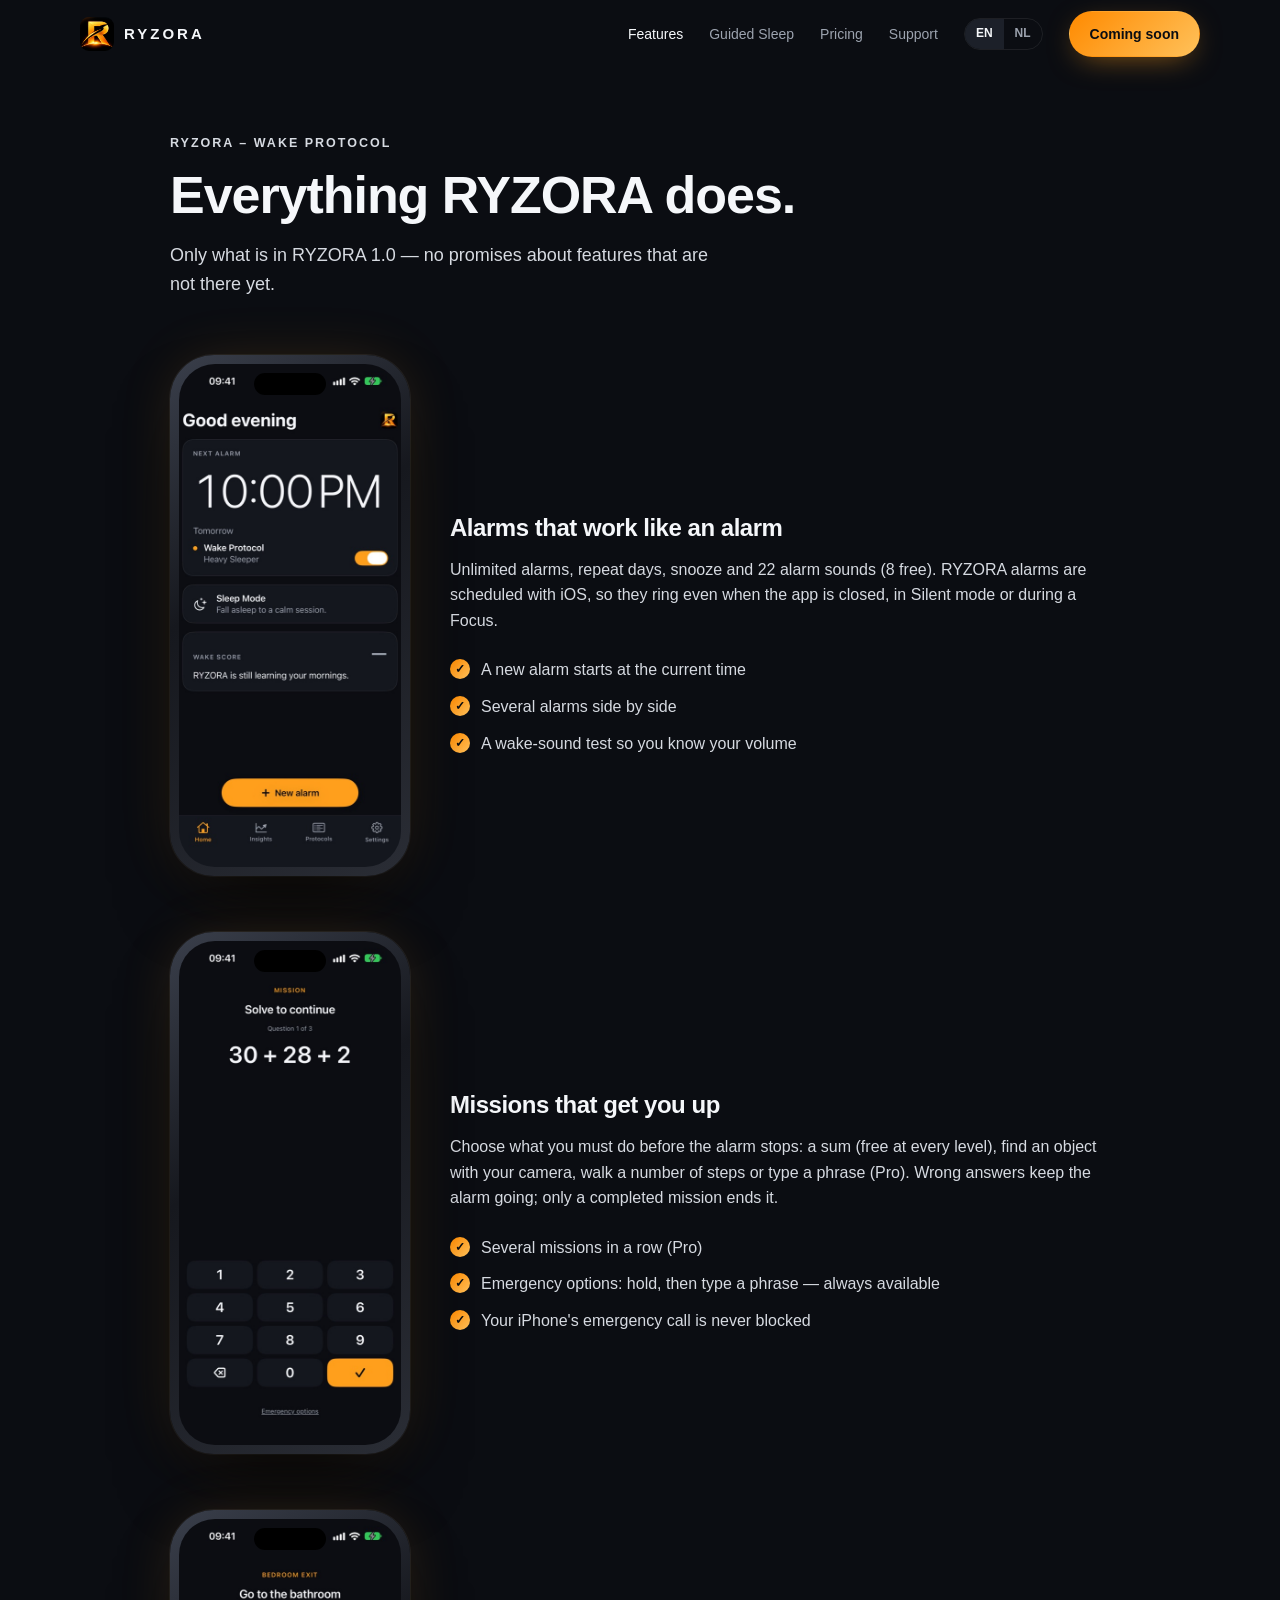
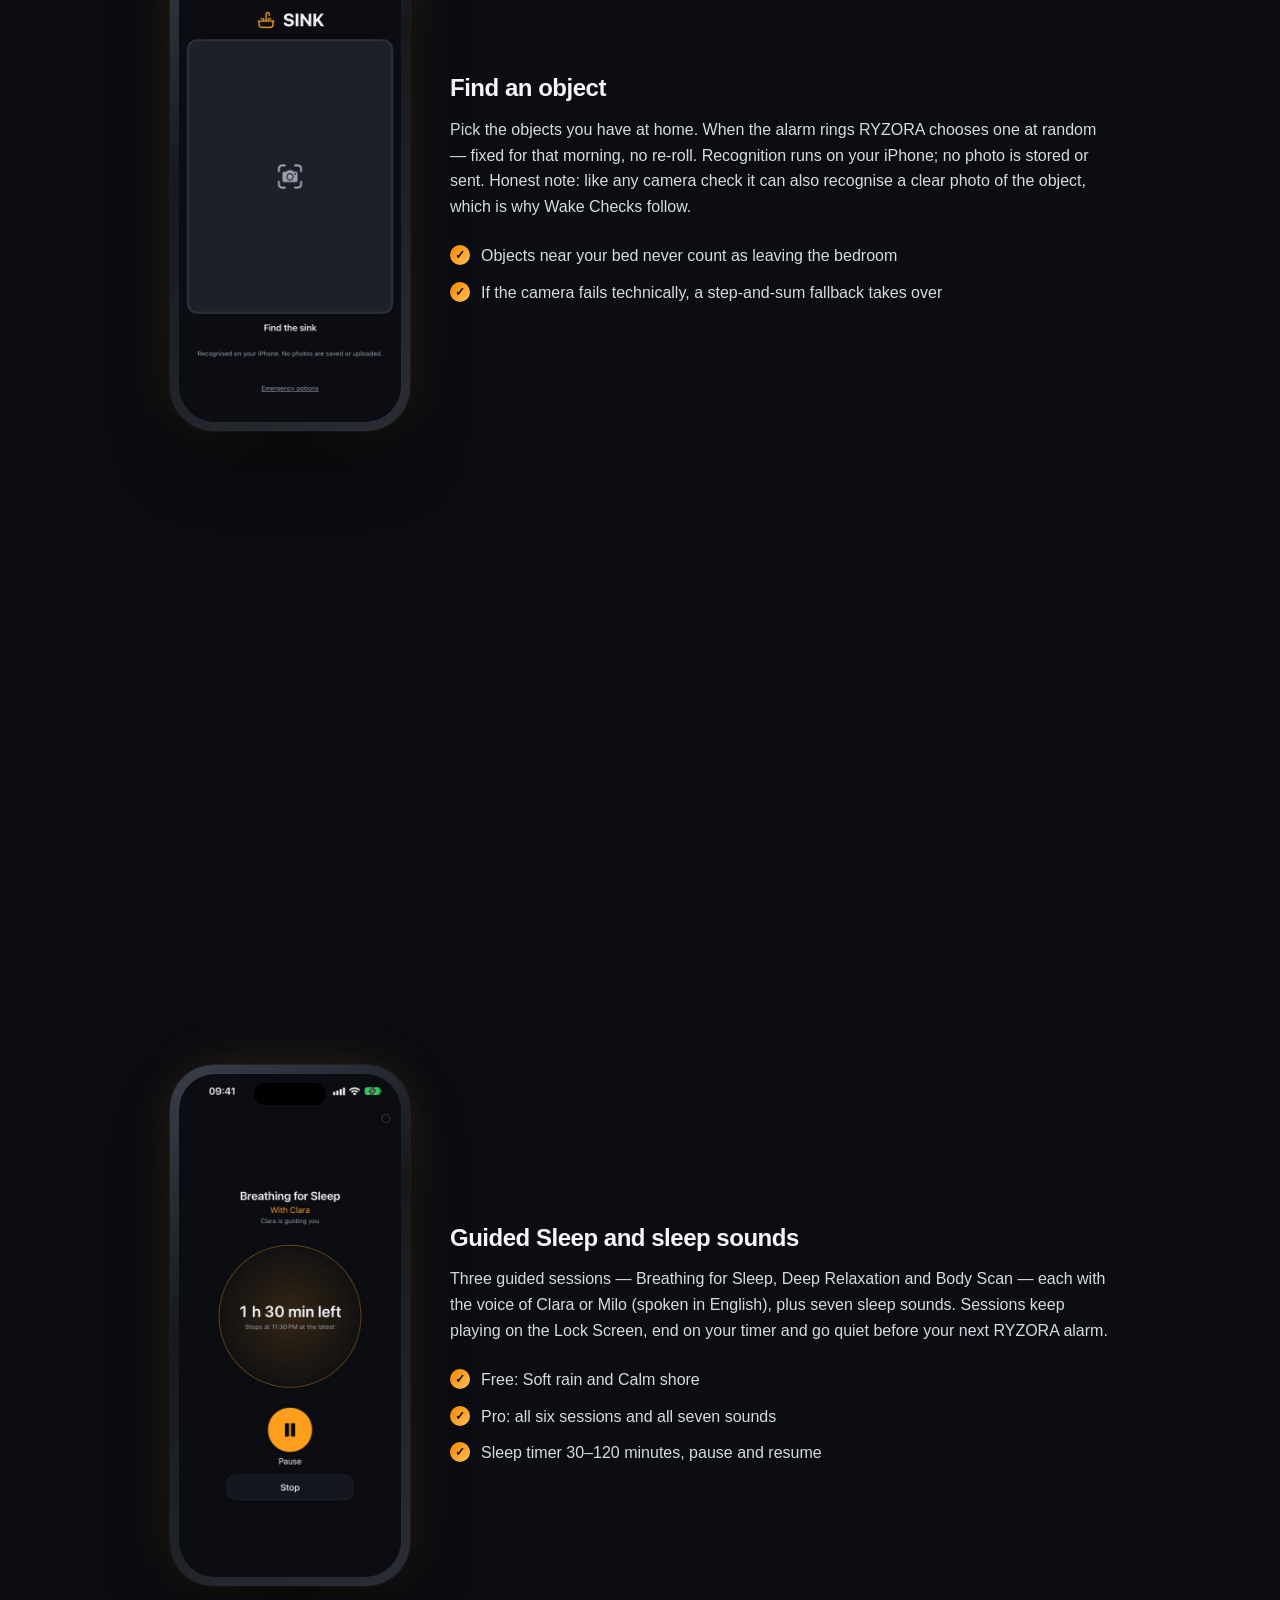
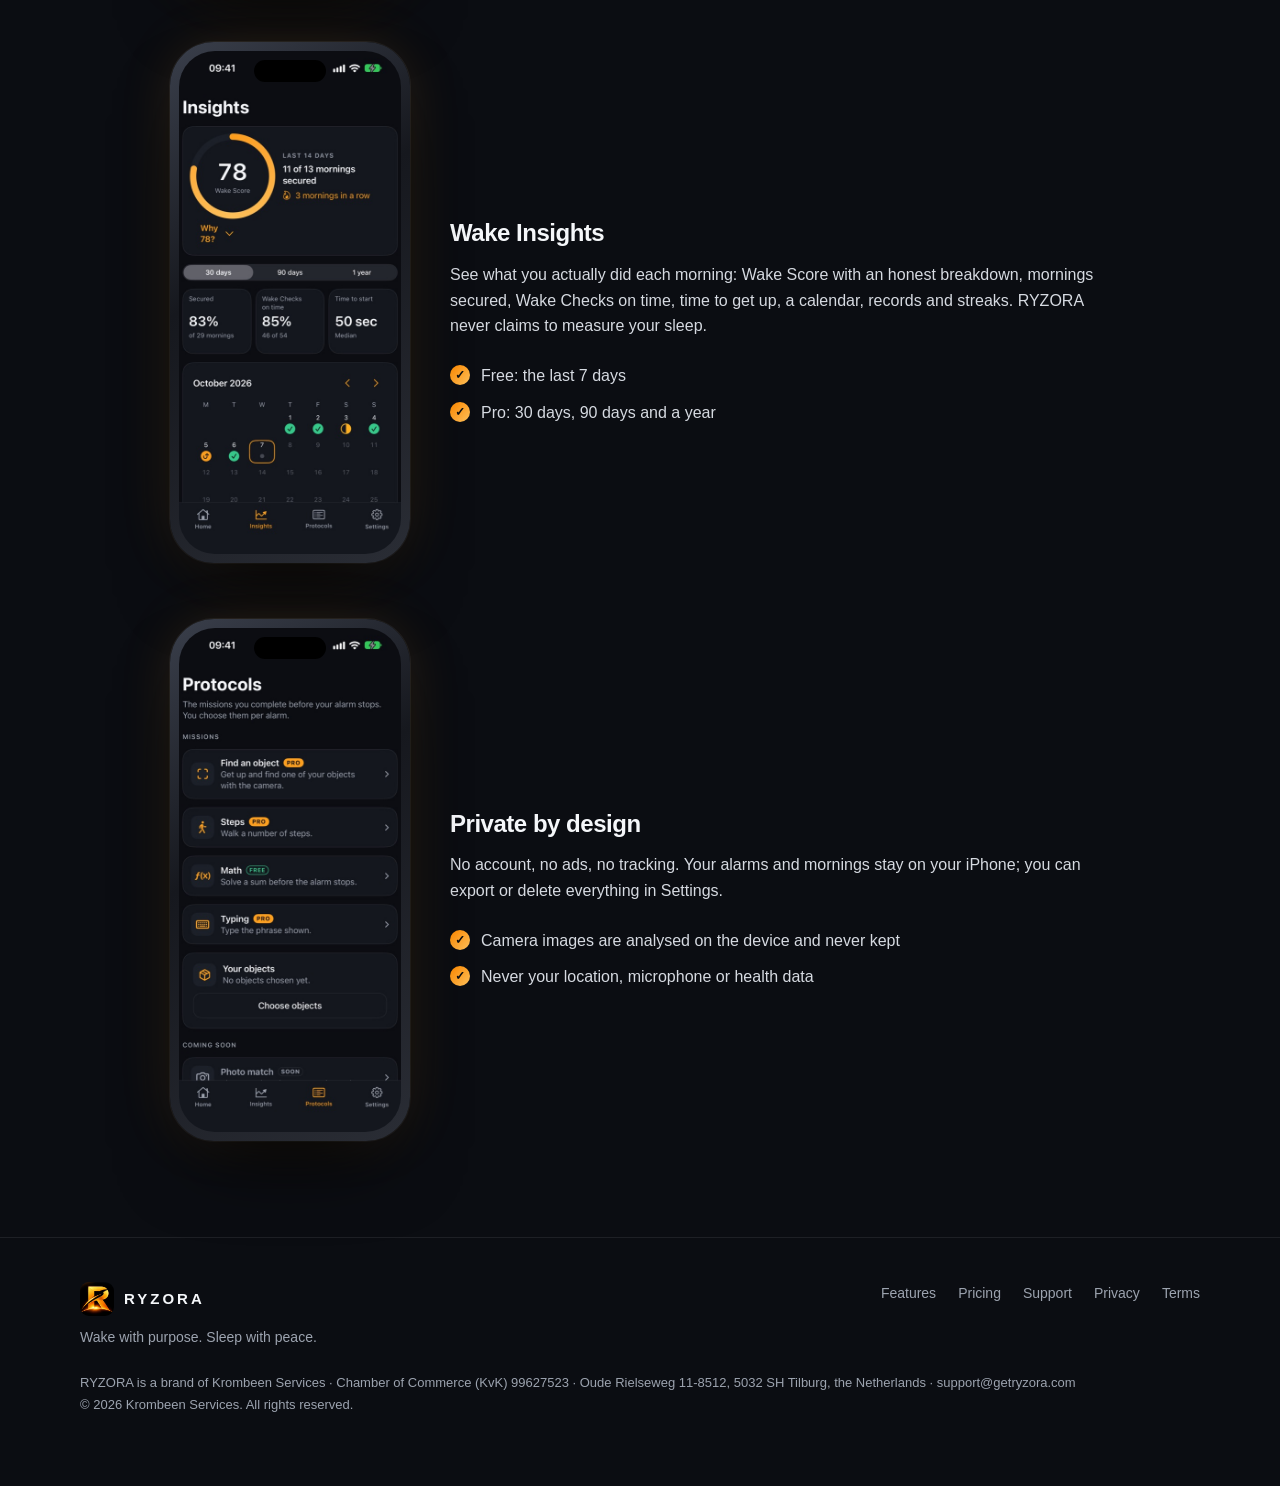
==== features/index.html @ 948b19c0 "RYZORA – Wake Protocol website v2: premium design in RYZORA's colours, real app screenshots, EN + NL" ====
<!doctype html><html lang="en" class="no-js"><head><meta charset="utf-8">
<meta name="viewport" content="width=device-width,initial-scale=1,viewport-fit=cover">
<title>Features · RYZORA – Wake Protocol</title><meta name="description" content="Only what is in RYZORA 1.0 — no promises about features that are not there yet.">
<link rel="canonical" href="https://getryzora.com/features/"><link rel="alternate" hreflang="en" href="https://getryzora.com/features/">
<link rel="alternate" hreflang="nl" href="https://getryzora.com/nl/features/"><link rel="alternate" hreflang="x-default" href="https://getryzora.com/features/">
<meta property="og:type" content="website"><meta property="og:site_name" content="RYZORA"><meta property="og:title" content="Features · RYZORA – Wake Protocol">
<meta property="og:description" content="Only what is in RYZORA 1.0 — no promises about features that are not there yet."><meta property="og:url" content="https://getryzora.com/features/"><meta property="og:image" content="https://getryzora.com/assets/og.png">
<meta property="og:locale" content="en_US"><meta name="twitter:card" content="summary_large_image">
<meta name="theme-color" content="#0B0D12"><meta name="color-scheme" content="dark">
<link rel="icon" href="/assets/favicon-32.png" sizes="32x32"><link rel="apple-touch-icon" href="/assets/apple-touch-icon.png">
<link rel="stylesheet" href="/assets/style.css"><script src="/assets/site.js" defer></script></head><body><a class="skip" href="#main">Skip to content</a><header class="nav"><div class="wrap">
<a class="brand" href="/" aria-label="RYZORA home"><img src="/assets/icon-256.png" alt="" width="34" height="34">RYZORA</a>
<button class="menu-btn" aria-expanded="false" aria-controls="links">Menu</button>
<nav class="links" id="links" aria-label="Main"><a href="/features/" aria-current="page">Features</a><a href="/features/#guided-sleep">Guided Sleep</a><a href="/pricing/">Pricing</a><a href="/support/">Support</a><div class="lang" role="group" aria-label="Language"><a href="/features/" hreflang="en" lang="en" aria-current="true">EN</a><a href="/nl/features/" hreflang="nl" lang="nl">NL</a></div><span class="pill gold soon" aria-label="Coming soon to the App Store">Coming soon</span></nav></div></header><main id="main">
<section class="page"><div class="wrap" style="max-width:980px"><p class="eyebrow">RYZORA – Wake Protocol</p><h1>Everything RYZORA does.</h1><p class="lead">Only what is in RYZORA 1.0 — no promises about features that are not there yet.</p><div class="feature reveal" id="wake-protocol"><div class="phone "><img src="/assets/img/en-home.jpg" alt="Alarms that work like an alarm" loading="lazy" width="1100" height="2390"></div><div><h2>Alarms that work like an alarm</h2><p>Unlimited alarms, repeat days, snooze and 22 alarm sounds (8 free). RYZORA alarms are scheduled with iOS, so they ring even when the app is closed, in Silent mode or during a Focus.</p><ul class="checks"><li>A new alarm starts at the current time</li><li>Several alarms side by side</li><li>A wake-sound test so you know your volume</li></ul></div></div><div class="feature reveal" id="missions"><div class="phone "><img src="/assets/img/en-math.jpg" alt="Missions that get you up" loading="lazy" width="1100" height="2390"></div><div><h2>Missions that get you up</h2><p>Choose what you must do before the alarm stops: a sum (free at every level), find an object with your camera, walk a number of steps or type a phrase (Pro). Wrong answers keep the alarm going; only a completed mission ends it.</p><ul class="checks"><li>Several missions in a row (Pro)</li><li>Emergency options: hold, then type a phrase — always available</li><li>Your iPhone&#x27;s emergency call is never blocked</li></ul></div></div><div class="feature reveal" id="find-an-object"><div class="phone "><img src="/assets/img/en-object.jpg" alt="Find an object" loading="lazy" width="1100" height="2390"></div><div><h2>Find an object</h2><p>Pick the objects you have at home. When the alarm rings RYZORA chooses one at random — fixed for that morning, no re-roll. Recognition runs on your iPhone; no photo is stored or sent. Honest note: like any camera check it can also recognise a clear photo of the object, which is why Wake Checks follow.</p><ul class="checks"><li>Objects near your bed never count as leaving the bedroom</li><li>If the camera fails technically, a step-and-sum fallback takes over</li></ul></div></div><div class="feature reveal" id="wake-checks"><div class="phone "><img src="/assets/img/en-ringing.jpg" alt="Wake Protocol and Wake Checks" loading="lazy" width="1100" height="2390"></div><div><h2>Wake Protocol and Wake Checks</h2><p>In Wake Protocol and I Must Get Up, RYZORA checks in again a few minutes after your mission. Miss one, or go quiet, and it rings again. I Must Get Up adds a Bedroom Exit: proof that you left the bedroom.</p><ul class="checks"><li>Movement Check and Final Check after your mission</li><li>Each morning ends as secured, recovered or not verified</li></ul></div></div><div class="feature reveal" id="guided-sleep"><div class="phone "><img src="/assets/img/en-sleep-playing.jpg" alt="Guided Sleep and sleep sounds" loading="lazy" width="1100" height="2390"></div><div><h2>Guided Sleep and sleep sounds</h2><p>Three guided sessions — Breathing for Sleep, Deep Relaxation and Body Scan — each with the voice of Clara or Milo (spoken in English), plus seven sleep sounds. Sessions keep playing on the Lock Screen, end on your timer and go quiet before your next RYZORA alarm.</p><ul class="checks"><li>Free: Soft rain and Calm shore</li><li>Pro: all six sessions and all seven sounds</li><li>Sleep timer 30–120 minutes, pause and resume</li></ul></div></div><div class="feature reveal" id="wake-insights"><div class="phone "><img src="/assets/img/en-insights.jpg" alt="Wake Insights" loading="lazy" width="1100" height="2390"></div><div><h2>Wake Insights</h2><p>See what you actually did each morning: Wake Score with an honest breakdown, mornings secured, Wake Checks on time, time to get up, a calendar, records and streaks. RYZORA never claims to measure your sleep.</p><ul class="checks"><li>Free: the last 7 days</li><li>Pro: 30 days, 90 days and a year</li></ul></div></div><div class="feature reveal" id="privacy"><div class="phone "><img src="/assets/img/en-protocols.jpg" alt="Private by design" loading="lazy" width="1100" height="2390"></div><div><h2>Private by design</h2><p>No account, no ads, no tracking. Your alarms and mornings stay on your iPhone; you can export or delete everything in Settings.</p><ul class="checks"><li>Camera images are analysed on the device and never kept</li><li>Never your location, microphone or health data</li></ul></div></div></div></section></main><footer><div class="wrap"><div class="cols">
<div><a class="brand" href="/"><img src="/assets/icon-256.png" alt="" width="34" height="34">RYZORA</a>
<p style="margin:10px 0 0">Wake with purpose. Sleep with peace.</p></div><nav aria-label="Footer"><a href="/features/">Features</a><a href="/pricing/">Pricing</a><a href="/support/">Support</a><a href="/privacy/">Privacy</a><a href="/terms/">Terms</a></nav></div>
<p class="legal">RYZORA is a brand of Krombeen Services · Chamber of Commerce (KvK) 99627523 · Oude Rielseweg 11-8512, 5032 SH Tilburg, the Netherlands · <a href="mailto:support@getryzora.com">support@getryzora.com</a><br>
© 2026 Krombeen Services. All rights reserved.</p></div></footer></body></html>
---- assets/style.css ----
/* RYZORA — getryzora.com. Colours are the app's own tokens (docs/DESIGN_SYSTEM.md): midnight #0B0D12, surfaces
   #14171E / #1C2029, text #F5F7FA / #9CA3AF, amber #FF9F1C with the signature gradient #FF8A00 → #FFC15A. */
:root{
  --bg:#0B0D12;--bg2:#10131A;--surface:#14171E;--surface2:#1C2029;--line:rgba(255,255,255,.08);
  --fg:#F5F7FA;--muted:#9CA3AF;--accent:#FF9F1C;--accent-hi:#FFC15A;--grad:linear-gradient(135deg,#FF8A00,#FFC15A);
  --glow:rgba(255,159,28,.18);--blue:rgba(70,110,200,.16);--radius:20px;--max:1160px;
  --font:Inter,-apple-system,BlinkMacSystemFont,"SF Pro Display","Segoe UI",Roboto,sans-serif;
}
*{box-sizing:border-box}html{scroll-behavior:smooth;-webkit-text-size-adjust:100%}
@media (prefers-reduced-motion:reduce){html{scroll-behavior:auto}}
body{margin:0;background:var(--bg);color:var(--fg);font:16px/1.6 var(--font);-webkit-font-smoothing:antialiased;overflow-x:hidden}
img{max-width:100%;display:block}a{color:var(--accent-hi)}a:hover{color:#fff}
:focus-visible{outline:2px solid var(--accent);outline-offset:3px;border-radius:6px}
.wrap{max-width:var(--max);margin:0 auto;padding:0 20px}
.skip{position:absolute;left:-999px;top:8px;background:var(--accent);color:#0B0D12;padding:8px 14px;border-radius:8px;z-index:100}
.skip:focus{left:12px}

/* Navigation */
.nav{position:sticky;top:0;z-index:50;transition:background .3s,border-color .3s;border-bottom:1px solid transparent}
.nav.scrolled{background:rgba(11,13,18,.78);backdrop-filter:saturate(1.4) blur(14px);-webkit-backdrop-filter:saturate(1.4) blur(14px);border-color:var(--line)}
.nav .wrap{display:flex;align-items:center;gap:20px;height:68px}
.brand{display:flex;align-items:center;gap:10px;color:var(--fg);text-decoration:none;font-weight:700;letter-spacing:.2em;font-size:15px}
.brand img{width:34px;height:34px;border-radius:9px}
.links{display:flex;gap:26px;margin-left:auto;align-items:center}
.links a{color:var(--muted);text-decoration:none;font-size:14px;font-weight:500}.links a:hover,.links a[aria-current]{color:var(--fg)}
.lang{display:flex;border:1px solid var(--line);border-radius:999px;overflow:hidden}
.lang a{padding:5px 11px;font-size:12px;font-weight:600;color:var(--muted);text-decoration:none}
.lang a[aria-current]{background:var(--surface2);color:var(--fg)}
.pill{display:inline-flex;align-items:center;gap:8px;border-radius:999px;font-weight:600;font-size:14px;padding:11px 20px;text-decoration:none;border:1px solid transparent;transition:transform .2s,box-shadow .2s,background .2s}
.pill.gold{background:var(--grad);color:#0B0D12;box-shadow:0 8px 30px -10px rgba(255,159,28,.6)}
.pill.gold:hover{transform:translateY(-1px);box-shadow:0 12px 36px -10px rgba(255,159,28,.75);color:#0B0D12}
.pill.ghost{border-color:rgba(255,255,255,.18);color:var(--fg)}.pill.ghost:hover{background:rgba(255,255,255,.06);color:#fff}
.pill.soon{cursor:default}
.menu-btn{display:none;margin-left:auto;background:none;border:1px solid var(--line);color:var(--fg);border-radius:10px;padding:8px 10px;font:inherit;font-size:14px}
@media (max-width:860px){
  .menu-btn{display:block}.links{display:none;position:absolute;top:68px;left:0;right:0;flex-direction:column;align-items:flex-start;gap:4px;
    background:rgba(11,13,18,.97);border-bottom:1px solid var(--line);padding:12px 20px 20px}
  .links.open{display:flex}.links a{font-size:16px;padding:8px 0}.links .pill{margin-top:8px}
}

/* Sections */
section{position:relative;padding:96px 0}
.eyebrow{color:var(--accent);font-size:12.5px;font-weight:700;letter-spacing:.16em;text-transform:uppercase;margin:0 0 14px}
h1,h2,h3{letter-spacing:-.02em;line-height:1.08;margin:0}
h1{font-size:clamp(38px,5.2vw,66px);font-weight:800}
@media (min-width:901px){.hero h1 .line{white-space:nowrap}}
h2{font-size:clamp(30px,4vw,46px);font-weight:750}
h3{font-size:19px;font-weight:650;letter-spacing:-.01em}
.gold-text{background:var(--grad);-webkit-background-clip:text;background-clip:text;color:transparent}
.lead{color:var(--muted);font-size:18px;max-width:560px;margin:18px 0 0}
.center{text-align:center}.center .lead{margin-left:auto;margin-right:auto}
.split{display:grid;grid-template-columns:1fr 1fr;gap:56px;align-items:center}
.split>*,.plans>*,.cards>*{min-width:0}
@media (max-width:900px){.split{grid-template-columns:1fr;gap:40px}section{padding:72px 0}}
.checks{list-style:none;padding:0;margin:24px 0 0;display:grid;gap:11px}
.checks li{display:flex;gap:11px;align-items:flex-start;color:#D6DAE1}
.checks li::before{content:"✓";flex:0 0 20px;height:20px;margin-top:2px;border-radius:50%;background:var(--grad);color:#0B0D12;font-size:12px;font-weight:800;line-height:20px;text-align:center}
.actions{display:flex;gap:12px;flex-wrap:wrap;margin-top:30px}

/* Hero */
.hero{padding:56px 0 40px;overflow:hidden}
.hero::before{content:"";position:absolute;inset:-20% -10% auto;height:120%;pointer-events:none;
  background:radial-gradient(600px 380px at 78% 30%,var(--glow),transparent 70%),radial-gradient(700px 500px at 15% 10%,var(--blue),transparent 70%)}
.hero .split{grid-template-columns:1.05fr 1fr}
.hero h1 .line{display:block}
.mini{display:flex;gap:26px;flex-wrap:wrap;margin-top:40px}
.mini div{display:flex;gap:10px;align-items:center;color:var(--muted);font-size:13px;line-height:1.35}
.mini b{display:block;color:var(--fg);font-weight:600;font-size:13.5px}
.mini .ic{width:38px;height:38px;border-radius:50%;background:var(--surface2);display:grid;place-items:center;color:var(--accent);font-size:17px}

/* iPhone frames — the screenshots inside are untouched captures of the real app */
.phones{position:relative;height:620px}
.phone{position:absolute;width:236px;aspect-ratio:1320/2868;border-radius:44px;padding:9px;
  background:linear-gradient(145deg,#3a3f4b,#16181e 40%,#2a2d35);box-shadow:0 40px 80px -30px rgba(0,0,0,.9),0 0 0 1px rgba(255,255,255,.06),0 0 60px -10px var(--glow);
  transition:transform .8s cubic-bezier(.2,.7,.2,1)}
.phone img{width:100%;height:100%;object-fit:cover;border-radius:36px;background:#0B0D12}
.phone::after{content:"";position:absolute;top:18px;left:50%;width:30%;height:22px;transform:translateX(-50%);background:#000;border-radius:14px}
.phones .p1{left:0;top:80px;transform:rotate(-8deg)}
.phones .p2{left:calc(50% - 140px);top:0;z-index:2;width:280px}
.phones .p3{right:0;top:90px;transform:rotate(8deg)}
@media (max-width:1100px){.phones{height:540px}.phone{width:200px}.phones .p2{width:236px;left:calc(50% - 118px)}}
@media (max-width:900px){.phones{height:500px;max-width:520px;margin:0 auto}.phone{width:200px}.phones .p2{width:214px;left:calc(50% - 107px)}.phones .p1{left:0}.phones .p3{right:0}}
@media (max-width:520px){.phones{height:420px}.phone{width:160px;border-radius:30px;padding:6px}.phone img{border-radius:25px}.phone::after{top:12px;height:14px}
  .phones .p2{width:176px;left:calc(50% - 88px)}.phones .p1{left:-6px;top:60px}.phones .p3{right:-6px;top:66px}}
.float{animation:float 9s ease-in-out infinite}
@keyframes float{0%,100%{translate:0 0}50%{translate:0 -8px}}
@media (prefers-reduced-motion:reduce){.float{animation:none}}

/* Cards */
.cards{display:grid;grid-template-columns:repeat(3,1fr);gap:18px;margin-top:40px}
@media (max-width:900px){.cards{grid-template-columns:1fr}}
.card{background:linear-gradient(180deg,rgba(28,32,41,.9),rgba(20,23,30,.9));border:1px solid var(--line);border-radius:var(--radius);padding:24px;
  transition:transform .25s,border-color .25s,box-shadow .25s;text-decoration:none;color:inherit;display:block}
a.card:hover{transform:translateY(-3px);border-color:rgba(255,159,28,.35);box-shadow:0 20px 50px -30px rgba(255,159,28,.45);color:inherit}
.card .ic{width:52px;height:52px;border-radius:50%;display:grid;place-items:center;font-size:24px;margin-bottom:16px;
  background:radial-gradient(circle at 30% 30%,rgba(255,193,90,.35),rgba(255,138,0,.12));color:var(--accent-hi)}
.card p{color:var(--muted);margin:8px 0 0;font-size:15px}
.band{background:linear-gradient(180deg,var(--bg),var(--bg2) 30%,var(--bg))}

/* Screens row */
.screens{display:flex;gap:18px;justify-content:center;align-items:flex-start}
.screens .phone{position:relative;width:200px}
.split.wide{grid-template-columns:minmax(0,1fr) auto}
@media (max-width:1180px){.screens .phone{width:170px}}
@media (max-width:900px){.split.wide{grid-template-columns:1fr}}
.screens .phone:nth-child(2){margin-top:40px}.screens .phone:nth-child(3){margin-top:80px}
@media (max-width:900px){.screens{overflow-x:auto;justify-content:flex-start;padding:10px 4px 30px;scroll-snap-type:x mandatory}
  .screens .phone{flex:0 0 200px;scroll-snap-align:center}.screens .phone:nth-child(n){margin-top:0}}
.caption{text-align:center;color:var(--muted);font-size:13px;margin-top:12px}

/* Night sky for Guided Sleep */
.night{background:radial-gradient(900px 500px at 70% 20%,rgba(60,90,170,.22),transparent 70%),linear-gradient(180deg,#0B0D12,#0D1220 50%,#0B0D12);overflow:hidden}
.night::before{content:"";position:absolute;inset:0;pointer-events:none;opacity:.55;background-image:
  radial-gradient(1px 1px at 12% 18%,#fff,transparent),radial-gradient(1px 1px at 28% 62%,#cfd8ff,transparent),radial-gradient(1.5px 1.5px at 44% 28%,#fff,transparent),
  radial-gradient(1px 1px at 63% 12%,#fff,transparent),radial-gradient(1px 1px at 72% 48%,#dfe6ff,transparent),radial-gradient(1.5px 1.5px at 86% 22%,#fff,transparent),
  radial-gradient(1px 1px at 92% 70%,#fff,transparent),radial-gradient(1px 1px at 8% 80%,#e9eeff,transparent),radial-gradient(1px 1px at 52% 84%,#fff,transparent)}
.moon{position:absolute;right:8%;top:90px;width:64px;height:64px;border-radius:50%;background:radial-gradient(circle at 35% 35%,#fff7e0,#e8dcc0 60%,#b9ab8c);box-shadow:0 0 60px 10px rgba(255,236,190,.18)}

/* Pricing */
.plans{display:grid;grid-template-columns:1fr 1fr;gap:20px;margin-top:40px;align-items:stretch}
@media (max-width:820px){.plans{grid-template-columns:1fr}}
.plan{position:relative;background:var(--surface);border:1px solid var(--line);border-radius:24px;padding:30px;display:flex;flex-direction:column}
.plan.pro{border-color:rgba(255,159,28,.45);box-shadow:0 30px 80px -40px rgba(255,159,28,.5)}
.plan .tag{position:absolute;top:-12px;right:22px;background:var(--grad);color:#0B0D12;font-size:12px;font-weight:700;padding:5px 12px;border-radius:999px}
.plan h3{font-size:22px}.plan .price{font-size:30px;font-weight:750;margin:14px 0 2px}.plan .price small{font-size:15px;color:var(--muted);font-weight:500}
.plan .checks{margin-bottom:24px}.plan .pill{margin-top:auto;justify-content:center}
.fine{color:var(--muted);font-size:13.5px;margin-top:22px}

/* CTA + footer */
.cta{overflow:hidden;background:radial-gradient(800px 360px at 50% 120%,rgba(255,159,28,.22),transparent 70%),linear-gradient(180deg,var(--bg),#121621)}
.cta .cta-box{display:flex;gap:30px;align-items:center;justify-content:space-between;flex-wrap:wrap}
.store{display:inline-flex;align-items:center;gap:12px;border:1px solid rgba(255,255,255,.25);border-radius:14px;padding:10px 18px;color:var(--fg);background:#000}
.store small{display:block;font-size:11px;color:var(--muted)}.store b{font-size:20px;font-weight:600;letter-spacing:-.01em}
footer{border-top:1px solid var(--line);padding:44px 0 56px;color:var(--muted);font-size:14px}
footer .cols{display:flex;gap:40px;flex-wrap:wrap;justify-content:space-between}
footer nav{display:flex;gap:22px;flex-wrap:wrap}footer a{color:var(--muted);text-decoration:none}footer a:hover{color:var(--fg)}
footer .legal{margin-top:24px;font-size:13px;line-height:1.7}

/* Text pages */
.page{padding:64px 0 40px}.page .wrap{max-width:820px}
.page h1{font-size:clamp(30px,5vw,52px);hyphens:auto;overflow-wrap:break-word}.page h2{font-size:24px;margin:40px 0 10px}.page p,.page li{color:#D6DAE1}
.page .meta{color:var(--muted);font-size:14px;margin-top:10px}
.box{background:var(--surface);border:1px solid var(--line);border-radius:16px;padding:20px;margin:20px 0}
details{background:var(--surface);border:1px solid var(--line);border-radius:14px;padding:16px 18px;margin:10px 0}
summary{cursor:pointer;font-weight:600}details p{margin:10px 0 0;color:var(--muted)}
.feature{display:grid;grid-template-columns:240px 1fr;gap:40px;align-items:center;margin:56px 0}
.feature .phone{position:relative;width:240px}
@media (max-width:760px){.feature{grid-template-columns:1fr}.feature .phone{margin:0 auto;width:220px}}

/* Reveal on scroll */
.reveal{opacity:0;transform:translateY(18px);transition:opacity .9s ease,transform .9s cubic-bezier(.2,.7,.2,1)}
.reveal.in{opacity:1;transform:none}
@media (prefers-reduced-motion:reduce){.reveal{opacity:1;transform:none;transition:none}.phone{transition:none}}
.no-js .reveal{opacity:1;transform:none}
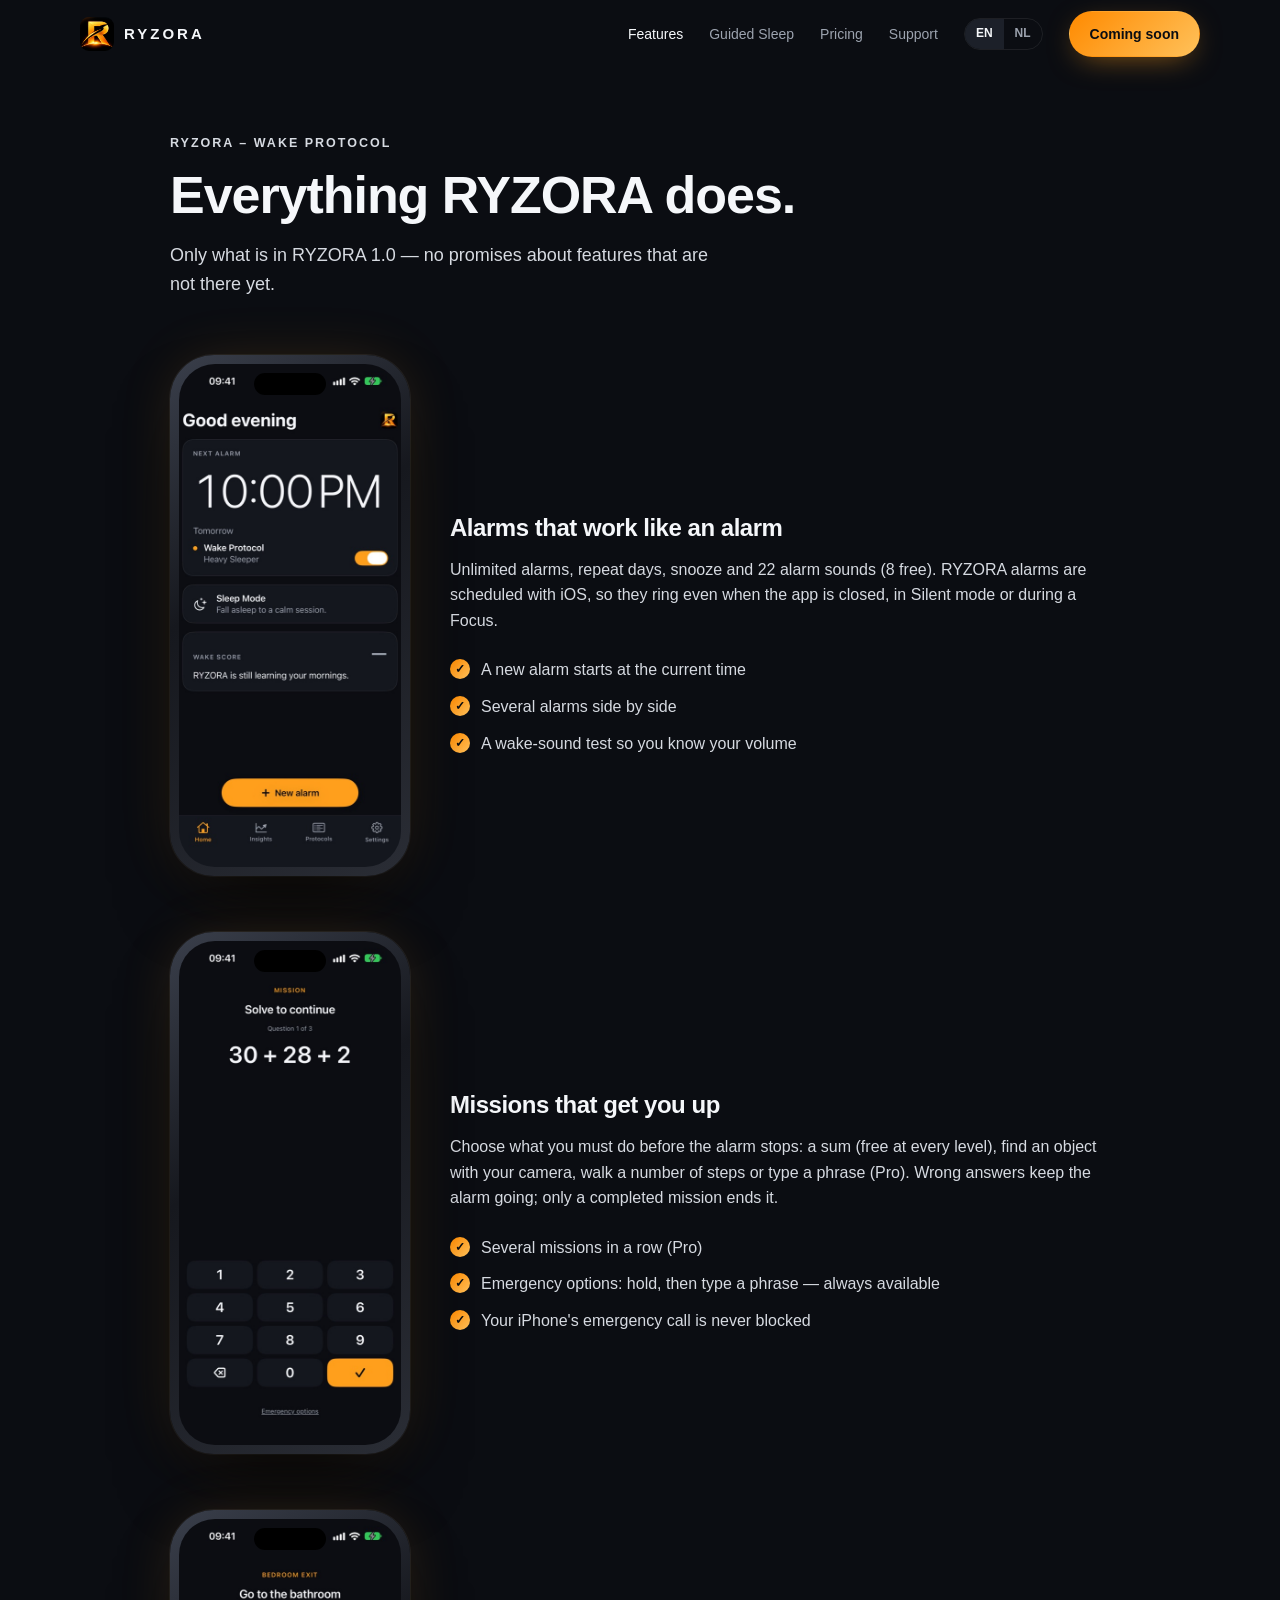
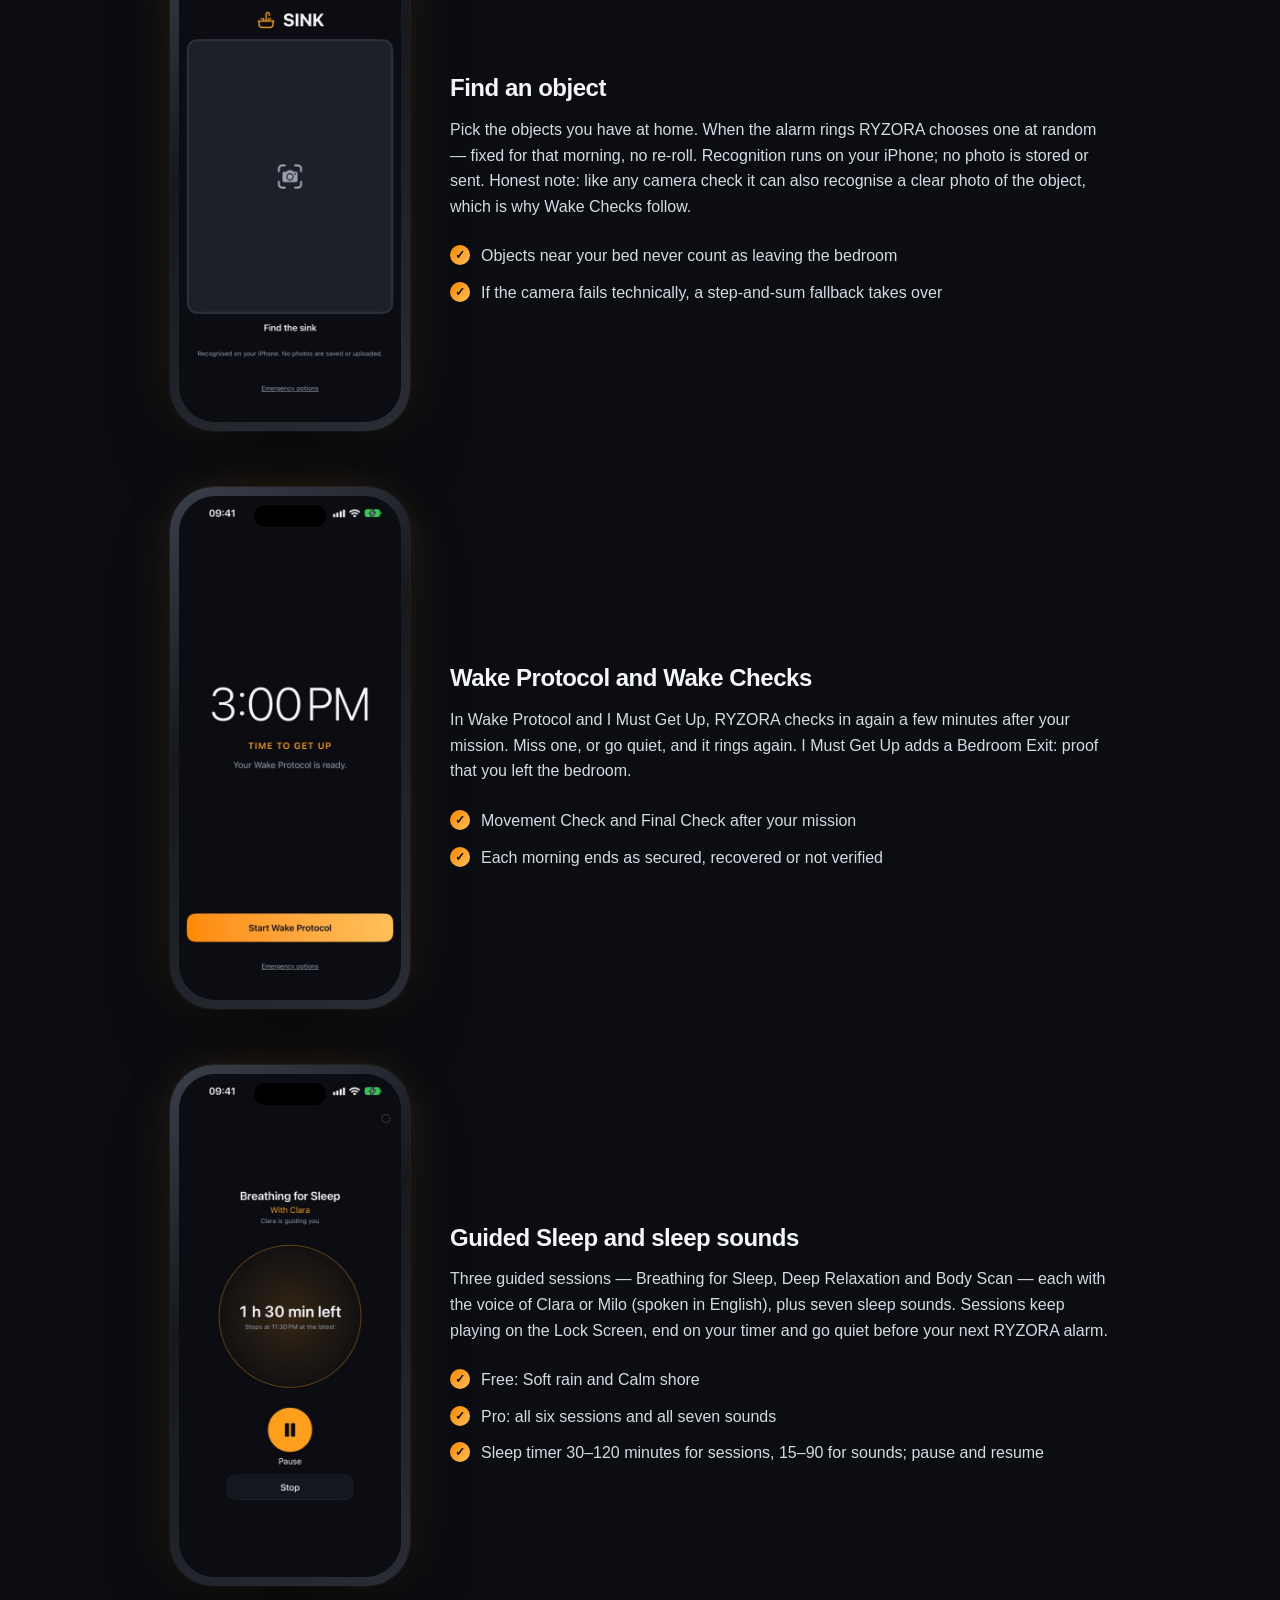
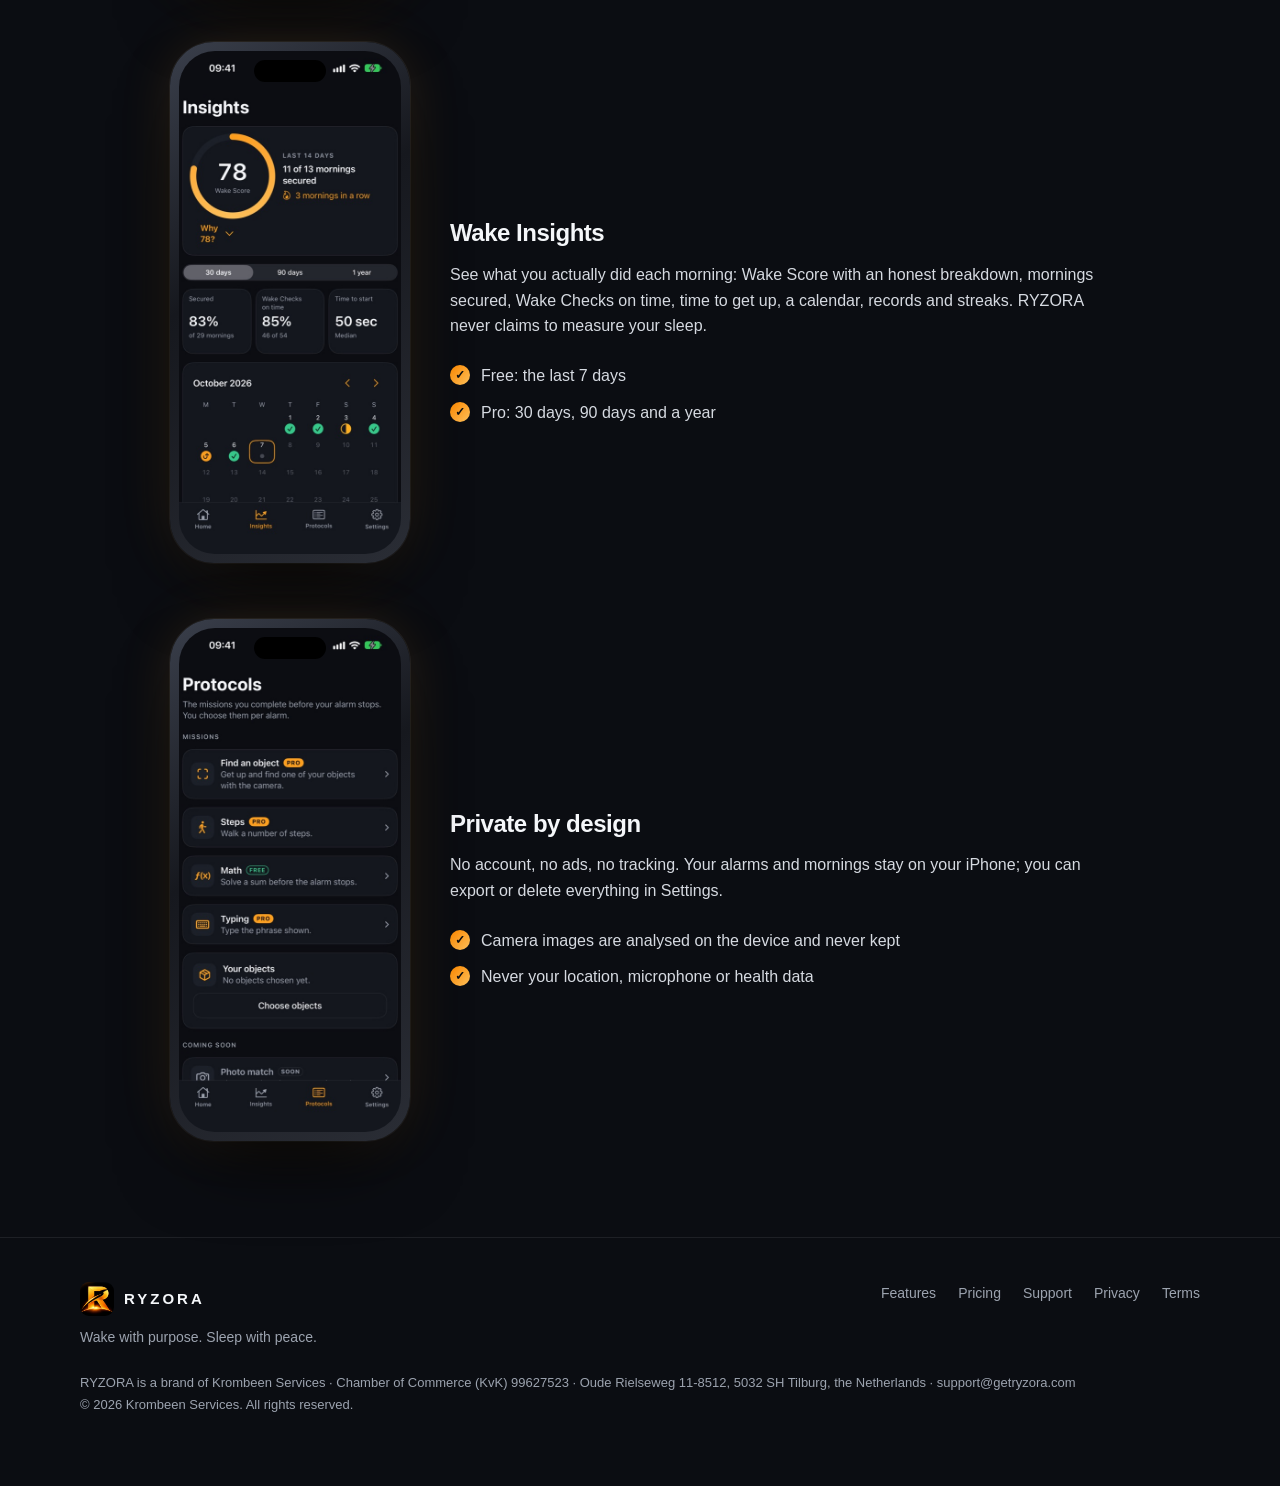
==== commit 60f72ab4: "Fix home hero on phone/tablet (stack instead of overlap), Dutch hero heading no longer runs behind t" ====
--- a/features/index.html
+++ b/features/index.html
@@ -12,7 +12,7 @@
 <a class="brand" href="/" aria-label="RYZORA home"><img src="/assets/icon-256.png" alt="" width="34" height="34">RYZORA</a>
 <button class="menu-btn" aria-expanded="false" aria-controls="links">Menu</button>
 <nav class="links" id="links" aria-label="Main"><a href="/features/" aria-current="page">Features</a><a href="/features/#guided-sleep">Guided Sleep</a><a href="/pricing/">Pricing</a><a href="/support/">Support</a><div class="lang" role="group" aria-label="Language"><a href="/features/" hreflang="en" lang="en" aria-current="true">EN</a><a href="/nl/features/" hreflang="nl" lang="nl">NL</a></div><span class="pill gold soon" aria-label="Coming soon to the App Store">Coming soon</span></nav></div></header><main id="main">
-<section class="page"><div class="wrap" style="max-width:980px"><p class="eyebrow">RYZORA – Wake Protocol</p><h1>Everything RYZORA does.</h1><p class="lead">Only what is in RYZORA 1.0 — no promises about features that are not there yet.</p><div class="feature reveal" id="wake-protocol"><div class="phone "><img src="/assets/img/en-home.jpg" alt="Alarms that work like an alarm" loading="lazy" width="1100" height="2390"></div><div><h2>Alarms that work like an alarm</h2><p>Unlimited alarms, repeat days, snooze and 22 alarm sounds (8 free). RYZORA alarms are scheduled with iOS, so they ring even when the app is closed, in Silent mode or during a Focus.</p><ul class="checks"><li>A new alarm starts at the current time</li><li>Several alarms side by side</li><li>A wake-sound test so you know your volume</li></ul></div></div><div class="feature reveal" id="missions"><div class="phone "><img src="/assets/img/en-math.jpg" alt="Missions that get you up" loading="lazy" width="1100" height="2390"></div><div><h2>Missions that get you up</h2><p>Choose what you must do before the alarm stops: a sum (free at every level), find an object with your camera, walk a number of steps or type a phrase (Pro). Wrong answers keep the alarm going; only a completed mission ends it.</p><ul class="checks"><li>Several missions in a row (Pro)</li><li>Emergency options: hold, then type a phrase — always available</li><li>Your iPhone&#x27;s emergency call is never blocked</li></ul></div></div><div class="feature reveal" id="find-an-object"><div class="phone "><img src="/assets/img/en-object.jpg" alt="Find an object" loading="lazy" width="1100" height="2390"></div><div><h2>Find an object</h2><p>Pick the objects you have at home. When the alarm rings RYZORA chooses one at random — fixed for that morning, no re-roll. Recognition runs on your iPhone; no photo is stored or sent. Honest note: like any camera check it can also recognise a clear photo of the object, which is why Wake Checks follow.</p><ul class="checks"><li>Objects near your bed never count as leaving the bedroom</li><li>If the camera fails technically, a step-and-sum fallback takes over</li></ul></div></div><div class="feature reveal" id="wake-checks"><div class="phone "><img src="/assets/img/en-ringing.jpg" alt="Wake Protocol and Wake Checks" loading="lazy" width="1100" height="2390"></div><div><h2>Wake Protocol and Wake Checks</h2><p>In Wake Protocol and I Must Get Up, RYZORA checks in again a few minutes after your mission. Miss one, or go quiet, and it rings again. I Must Get Up adds a Bedroom Exit: proof that you left the bedroom.</p><ul class="checks"><li>Movement Check and Final Check after your mission</li><li>Each morning ends as secured, recovered or not verified</li></ul></div></div><div class="feature reveal" id="guided-sleep"><div class="phone "><img src="/assets/img/en-sleep-playing.jpg" alt="Guided Sleep and sleep sounds" loading="lazy" width="1100" height="2390"></div><div><h2>Guided Sleep and sleep sounds</h2><p>Three guided sessions — Breathing for Sleep, Deep Relaxation and Body Scan — each with the voice of Clara or Milo (spoken in English), plus seven sleep sounds. Sessions keep playing on the Lock Screen, end on your timer and go quiet before your next RYZORA alarm.</p><ul class="checks"><li>Free: Soft rain and Calm shore</li><li>Pro: all six sessions and all seven sounds</li><li>Sleep timer 30–120 minutes, pause and resume</li></ul></div></div><div class="feature reveal" id="wake-insights"><div class="phone "><img src="/assets/img/en-insights.jpg" alt="Wake Insights" loading="lazy" width="1100" height="2390"></div><div><h2>Wake Insights</h2><p>See what you actually did each morning: Wake Score with an honest breakdown, mornings secured, Wake Checks on time, time to get up, a calendar, records and streaks. RYZORA never claims to measure your sleep.</p><ul class="checks"><li>Free: the last 7 days</li><li>Pro: 30 days, 90 days and a year</li></ul></div></div><div class="feature reveal" id="privacy"><div class="phone "><img src="/assets/img/en-protocols.jpg" alt="Private by design" loading="lazy" width="1100" height="2390"></div><div><h2>Private by design</h2><p>No account, no ads, no tracking. Your alarms and mornings stay on your iPhone; you can export or delete everything in Settings.</p><ul class="checks"><li>Camera images are analysed on the device and never kept</li><li>Never your location, microphone or health data</li></ul></div></div></div></section></main><footer><div class="wrap"><div class="cols">
+<section class="page"><div class="wrap" style="max-width:980px"><p class="eyebrow">RYZORA – Wake Protocol</p><h1>Everything RYZORA does.</h1><p class="lead">Only what is in RYZORA 1.0 — no promises about features that are not there yet.</p><div class="feature reveal" id="wake-protocol"><div class="phone "><img src="/assets/img/en-home.jpg" alt="Alarms that work like an alarm" loading="lazy" width="1100" height="2390"></div><div><h2>Alarms that work like an alarm</h2><p>Unlimited alarms, repeat days, snooze and 22 alarm sounds (8 free). RYZORA alarms are scheduled with iOS, so they ring even when the app is closed, in Silent mode or during a Focus.</p><ul class="checks"><li>A new alarm starts at the current time</li><li>Several alarms side by side</li><li>A wake-sound test so you know your volume</li></ul></div></div><div class="feature reveal" id="missions"><div class="phone "><img src="/assets/img/en-math.jpg" alt="Missions that get you up" loading="lazy" width="1100" height="2390"></div><div><h2>Missions that get you up</h2><p>Choose what you must do before the alarm stops: a sum (free at every level), find an object with your camera, walk a number of steps or type a phrase (Pro). Wrong answers keep the alarm going; only a completed mission ends it.</p><ul class="checks"><li>Several missions in a row (Pro)</li><li>Emergency options: hold, then type a phrase — always available</li><li>Your iPhone&#x27;s emergency call is never blocked</li></ul></div></div><div class="feature reveal" id="find-an-object"><div class="phone "><img src="/assets/img/en-object.jpg" alt="Find an object" loading="lazy" width="1100" height="2390"></div><div><h2>Find an object</h2><p>Pick the objects you have at home. When the alarm rings RYZORA chooses one at random — fixed for that morning, no re-roll. Recognition runs on your iPhone; no photo is stored or sent. Honest note: like any camera check it can also recognise a clear photo of the object, which is why Wake Checks follow.</p><ul class="checks"><li>Objects near your bed never count as leaving the bedroom</li><li>If the camera fails technically, a step-and-sum fallback takes over</li></ul></div></div><div class="feature reveal" id="wake-checks"><div class="phone "><img src="/assets/img/en-ringing.jpg" alt="Wake Protocol and Wake Checks" loading="lazy" width="1100" height="2390"></div><div><h2>Wake Protocol and Wake Checks</h2><p>In Wake Protocol and I Must Get Up, RYZORA checks in again a few minutes after your mission. Miss one, or go quiet, and it rings again. I Must Get Up adds a Bedroom Exit: proof that you left the bedroom.</p><ul class="checks"><li>Movement Check and Final Check after your mission</li><li>Each morning ends as secured, recovered or not verified</li></ul></div></div><div class="feature reveal" id="guided-sleep"><div class="phone "><img src="/assets/img/en-sleep-playing.jpg" alt="Guided Sleep and sleep sounds" loading="lazy" width="1100" height="2390"></div><div><h2>Guided Sleep and sleep sounds</h2><p>Three guided sessions — Breathing for Sleep, Deep Relaxation and Body Scan — each with the voice of Clara or Milo (spoken in English), plus seven sleep sounds. Sessions keep playing on the Lock Screen, end on your timer and go quiet before your next RYZORA alarm.</p><ul class="checks"><li>Free: Soft rain and Calm shore</li><li>Pro: all six sessions and all seven sounds</li><li>Sleep timer 30–120 minutes for sessions, 15–90 for sounds; pause and resume</li></ul></div></div><div class="feature reveal" id="wake-insights"><div class="phone "><img src="/assets/img/en-insights.jpg" alt="Wake Insights" loading="lazy" width="1100" height="2390"></div><div><h2>Wake Insights</h2><p>See what you actually did each morning: Wake Score with an honest breakdown, mornings secured, Wake Checks on time, time to get up, a calendar, records and streaks. RYZORA never claims to measure your sleep.</p><ul class="checks"><li>Free: the last 7 days</li><li>Pro: 30 days, 90 days and a year</li></ul></div></div><div class="feature reveal" id="privacy"><div class="phone "><img src="/assets/img/en-protocols.jpg" alt="Private by design" loading="lazy" width="1100" height="2390"></div><div><h2>Private by design</h2><p>No account, no ads, no tracking. Your alarms and mornings stay on your iPhone; you can export or delete everything in Settings.</p><ul class="checks"><li>Camera images are analysed on the device and never kept</li><li>Never your location, microphone or health data</li></ul></div></div></div></section></main><footer><div class="wrap"><div class="cols">
 <div><a class="brand" href="/"><img src="/assets/icon-256.png" alt="" width="34" height="34">RYZORA</a>
 <p style="margin:10px 0 0">Wake with purpose. Sleep with peace.</p></div><nav aria-label="Footer"><a href="/features/">Features</a><a href="/pricing/">Pricing</a><a href="/support/">Support</a><a href="/privacy/">Privacy</a><a href="/terms/">Terms</a></nav></div>
 <p class="legal">RYZORA is a brand of Krombeen Services · Chamber of Commerce (KvK) 99627523 · Oude Rielseweg 11-8512, 5032 SH Tilburg, the Netherlands · <a href="mailto:support@getryzora.com">support@getryzora.com</a><br>
--- a/assets/style.css
+++ b/assets/style.css
@@ -44,6 +44,8 @@
 h1,h2,h3{letter-spacing:-.02em;line-height:1.08;margin:0}
 h1{font-size:clamp(38px,5.2vw,66px);font-weight:800}
 @media (min-width:901px){.hero h1 .line{white-space:nowrap}}
+/* NL: the longest line ("Wakker met een doel.") is wider than the hero column; one step smaller so it never runs behind the phones */
+@media (min-width:901px){html[lang=nl] .hero h1{font-size:clamp(34px,4.5vw,56px)}}
 h2{font-size:clamp(30px,4vw,46px);font-weight:750}
 h3{font-size:19px;font-weight:650;letter-spacing:-.01em}
 .gold-text{background:var(--grad);-webkit-background-clip:text;background-clip:text;color:transparent}
@@ -62,6 +64,7 @@
 .hero::before{content:"";position:absolute;inset:-20% -10% auto;height:120%;pointer-events:none;
   background:radial-gradient(600px 380px at 78% 30%,var(--glow),transparent 70%),radial-gradient(700px 500px at 15% 10%,var(--blue),transparent 70%)}
 .hero .split{grid-template-columns:1.05fr 1fr}
+@media (max-width:900px){.hero .split{grid-template-columns:1fr}}  /* stack on tablet/phone (the rule above outranks .split's own breakpoint) */
 .hero h1 .line{display:block}
 .mini{display:flex;gap:26px;flex-wrap:wrap;margin-top:40px}
 .mini div{display:flex;gap:10px;align-items:center;color:var(--muted);font-size:13px;line-height:1.35}
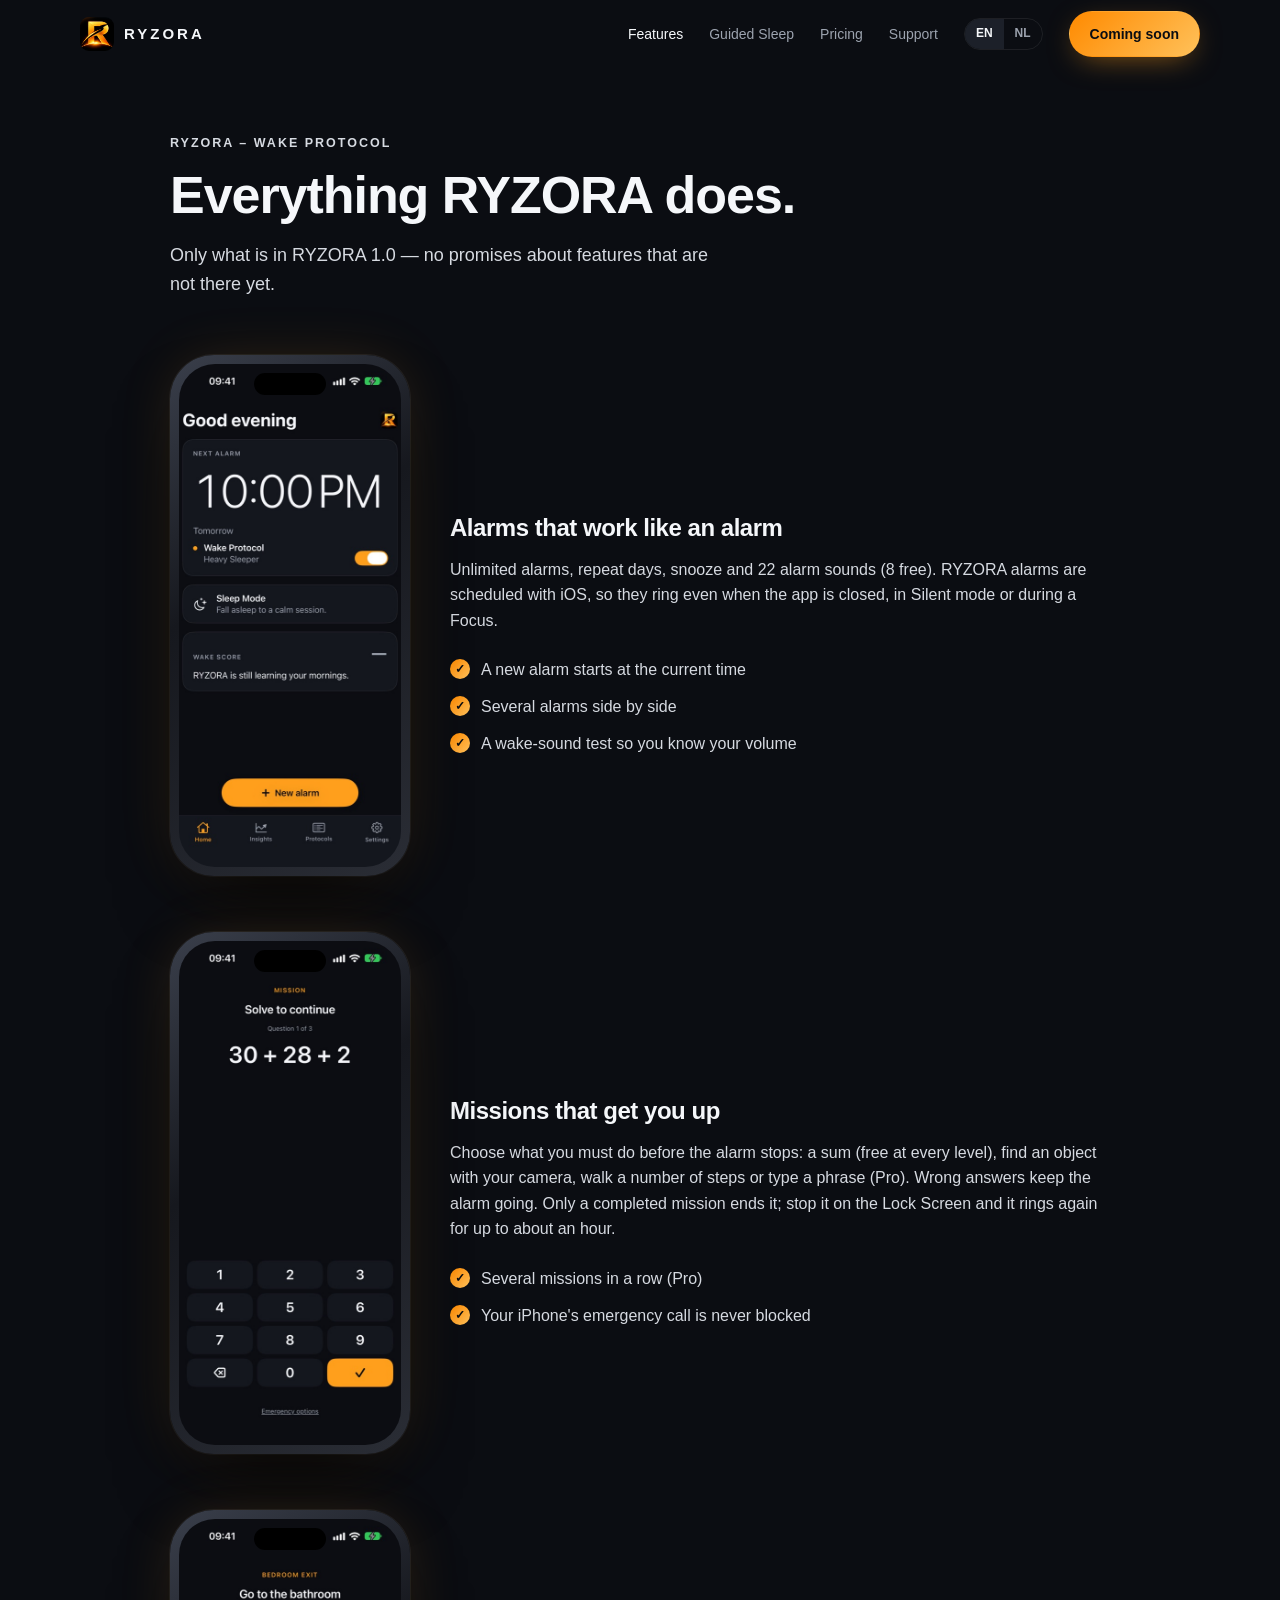
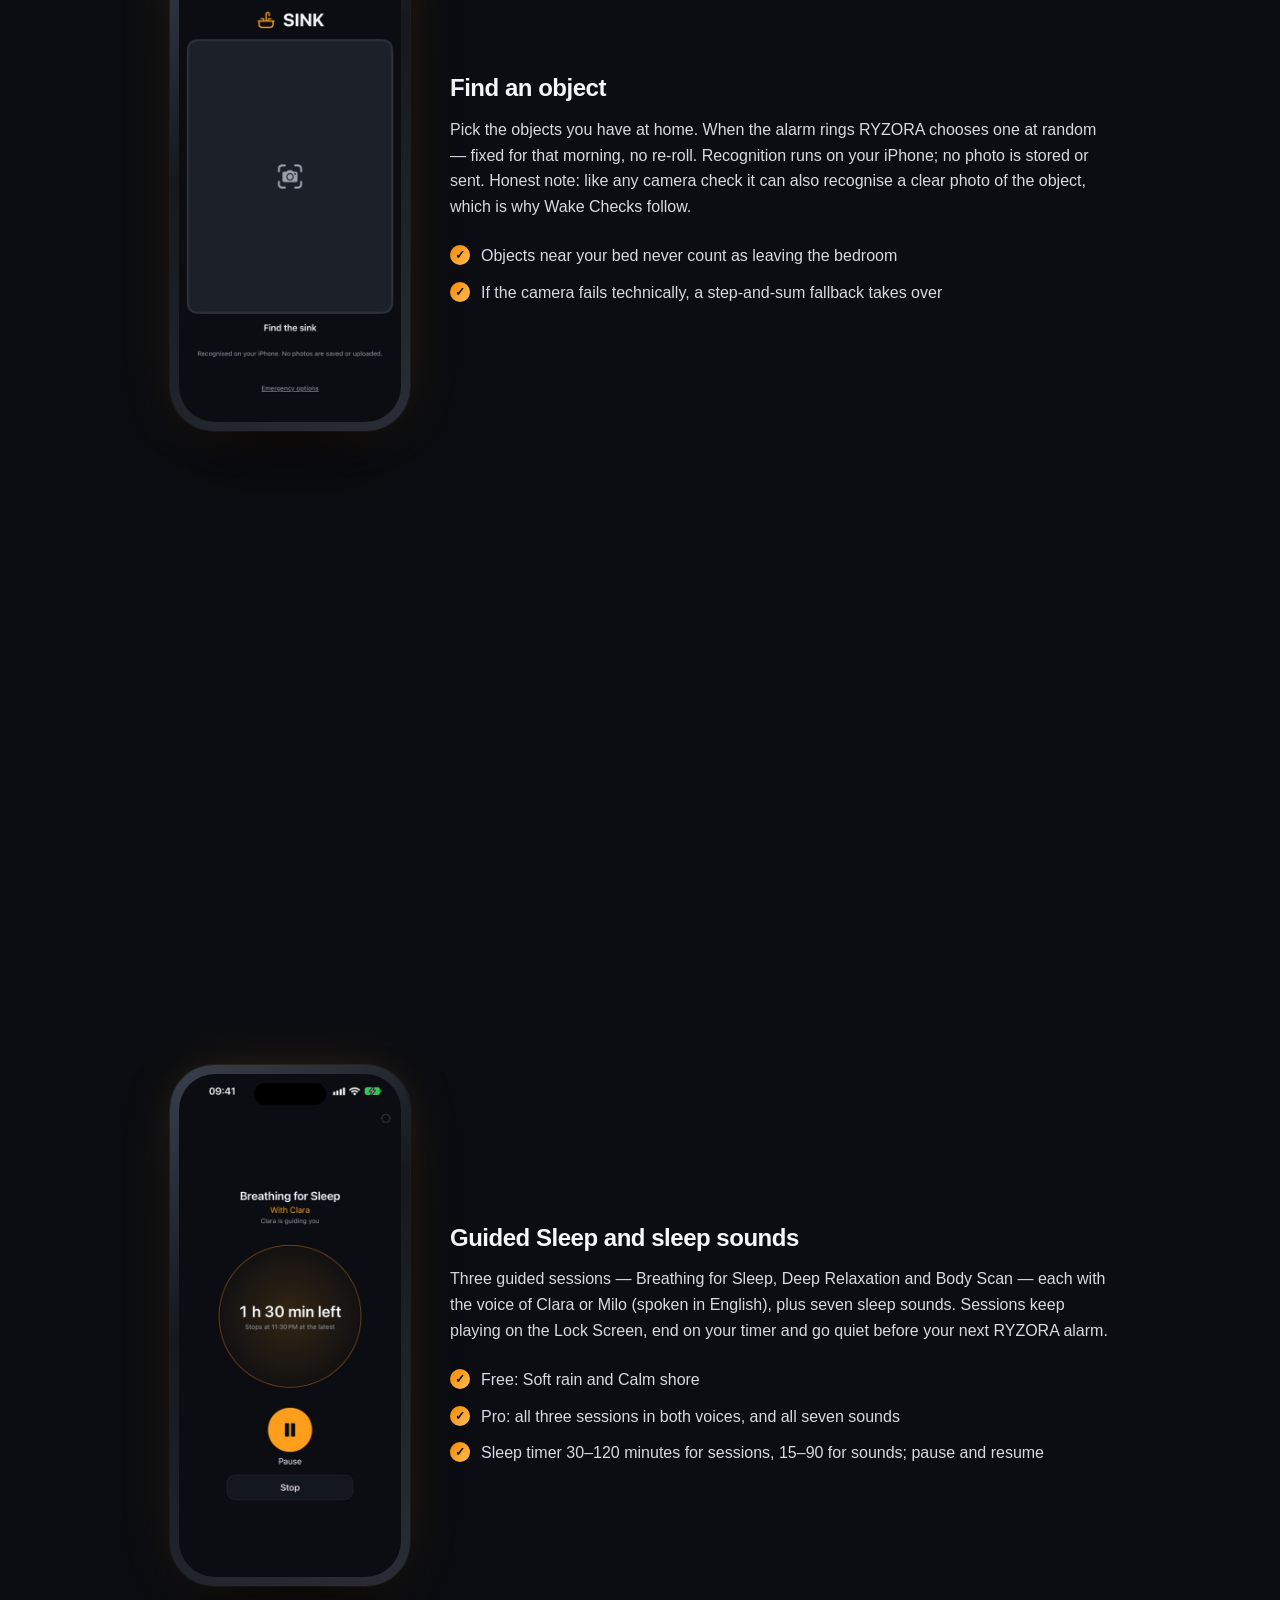
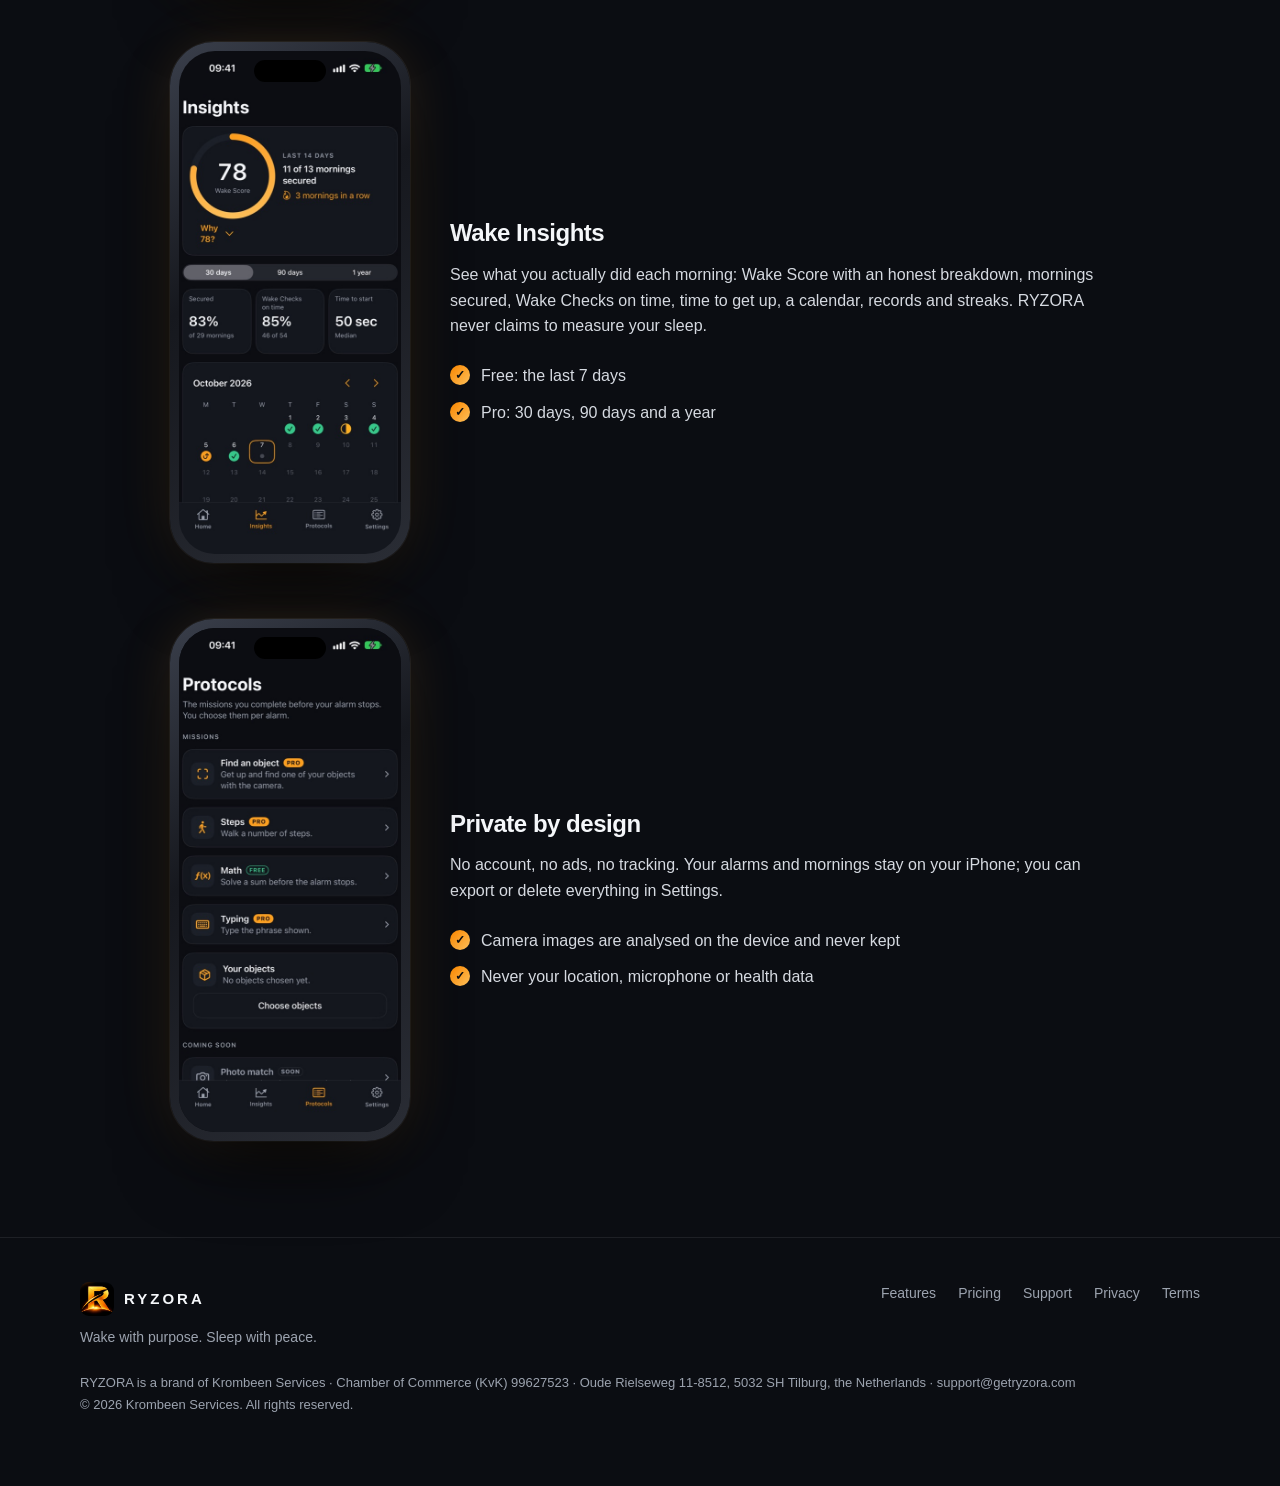
==== commit 747d0c47: "Website matches RYZORA 1.0 build 2: no in-app emergency options, stopped alarms return for about an " ====
--- a/features/index.html
+++ b/features/index.html
@@ -12,7 +12,7 @@
 <a class="brand" href="/" aria-label="RYZORA home"><img src="/assets/icon-256.png" alt="" width="34" height="34">RYZORA</a>
 <button class="menu-btn" aria-expanded="false" aria-controls="links">Menu</button>
 <nav class="links" id="links" aria-label="Main"><a href="/features/" aria-current="page">Features</a><a href="/features/#guided-sleep">Guided Sleep</a><a href="/pricing/">Pricing</a><a href="/support/">Support</a><div class="lang" role="group" aria-label="Language"><a href="/features/" hreflang="en" lang="en" aria-current="true">EN</a><a href="/nl/features/" hreflang="nl" lang="nl">NL</a></div><span class="pill gold soon" aria-label="Coming soon to the App Store">Coming soon</span></nav></div></header><main id="main">
-<section class="page"><div class="wrap" style="max-width:980px"><p class="eyebrow">RYZORA – Wake Protocol</p><h1>Everything RYZORA does.</h1><p class="lead">Only what is in RYZORA 1.0 — no promises about features that are not there yet.</p><div class="feature reveal" id="wake-protocol"><div class="phone "><img src="/assets/img/en-home.jpg" alt="Alarms that work like an alarm" loading="lazy" width="1100" height="2390"></div><div><h2>Alarms that work like an alarm</h2><p>Unlimited alarms, repeat days, snooze and 22 alarm sounds (8 free). RYZORA alarms are scheduled with iOS, so they ring even when the app is closed, in Silent mode or during a Focus.</p><ul class="checks"><li>A new alarm starts at the current time</li><li>Several alarms side by side</li><li>A wake-sound test so you know your volume</li></ul></div></div><div class="feature reveal" id="missions"><div class="phone "><img src="/assets/img/en-math.jpg" alt="Missions that get you up" loading="lazy" width="1100" height="2390"></div><div><h2>Missions that get you up</h2><p>Choose what you must do before the alarm stops: a sum (free at every level), find an object with your camera, walk a number of steps or type a phrase (Pro). Wrong answers keep the alarm going; only a completed mission ends it.</p><ul class="checks"><li>Several missions in a row (Pro)</li><li>Emergency options: hold, then type a phrase — always available</li><li>Your iPhone&#x27;s emergency call is never blocked</li></ul></div></div><div class="feature reveal" id="find-an-object"><div class="phone "><img src="/assets/img/en-object.jpg" alt="Find an object" loading="lazy" width="1100" height="2390"></div><div><h2>Find an object</h2><p>Pick the objects you have at home. When the alarm rings RYZORA chooses one at random — fixed for that morning, no re-roll. Recognition runs on your iPhone; no photo is stored or sent. Honest note: like any camera check it can also recognise a clear photo of the object, which is why Wake Checks follow.</p><ul class="checks"><li>Objects near your bed never count as leaving the bedroom</li><li>If the camera fails technically, a step-and-sum fallback takes over</li></ul></div></div><div class="feature reveal" id="wake-checks"><div class="phone "><img src="/assets/img/en-ringing.jpg" alt="Wake Protocol and Wake Checks" loading="lazy" width="1100" height="2390"></div><div><h2>Wake Protocol and Wake Checks</h2><p>In Wake Protocol and I Must Get Up, RYZORA checks in again a few minutes after your mission. Miss one, or go quiet, and it rings again. I Must Get Up adds a Bedroom Exit: proof that you left the bedroom.</p><ul class="checks"><li>Movement Check and Final Check after your mission</li><li>Each morning ends as secured, recovered or not verified</li></ul></div></div><div class="feature reveal" id="guided-sleep"><div class="phone "><img src="/assets/img/en-sleep-playing.jpg" alt="Guided Sleep and sleep sounds" loading="lazy" width="1100" height="2390"></div><div><h2>Guided Sleep and sleep sounds</h2><p>Three guided sessions — Breathing for Sleep, Deep Relaxation and Body Scan — each with the voice of Clara or Milo (spoken in English), plus seven sleep sounds. Sessions keep playing on the Lock Screen, end on your timer and go quiet before your next RYZORA alarm.</p><ul class="checks"><li>Free: Soft rain and Calm shore</li><li>Pro: all six sessions and all seven sounds</li><li>Sleep timer 30–120 minutes for sessions, 15–90 for sounds; pause and resume</li></ul></div></div><div class="feature reveal" id="wake-insights"><div class="phone "><img src="/assets/img/en-insights.jpg" alt="Wake Insights" loading="lazy" width="1100" height="2390"></div><div><h2>Wake Insights</h2><p>See what you actually did each morning: Wake Score with an honest breakdown, mornings secured, Wake Checks on time, time to get up, a calendar, records and streaks. RYZORA never claims to measure your sleep.</p><ul class="checks"><li>Free: the last 7 days</li><li>Pro: 30 days, 90 days and a year</li></ul></div></div><div class="feature reveal" id="privacy"><div class="phone "><img src="/assets/img/en-protocols.jpg" alt="Private by design" loading="lazy" width="1100" height="2390"></div><div><h2>Private by design</h2><p>No account, no ads, no tracking. Your alarms and mornings stay on your iPhone; you can export or delete everything in Settings.</p><ul class="checks"><li>Camera images are analysed on the device and never kept</li><li>Never your location, microphone or health data</li></ul></div></div></div></section></main><footer><div class="wrap"><div class="cols">
+<section class="page"><div class="wrap" style="max-width:980px"><p class="eyebrow">RYZORA – Wake Protocol</p><h1>Everything RYZORA does.</h1><p class="lead">Only what is in RYZORA 1.0 — no promises about features that are not there yet.</p><div class="feature reveal" id="wake-protocol"><div class="phone "><img src="/assets/img/en-home.jpg" alt="Alarms that work like an alarm" loading="lazy" width="1100" height="2390"></div><div><h2>Alarms that work like an alarm</h2><p>Unlimited alarms, repeat days, snooze and 22 alarm sounds (8 free). RYZORA alarms are scheduled with iOS, so they ring even when the app is closed, in Silent mode or during a Focus.</p><ul class="checks"><li>A new alarm starts at the current time</li><li>Several alarms side by side</li><li>A wake-sound test so you know your volume</li></ul></div></div><div class="feature reveal" id="missions"><div class="phone "><img src="/assets/img/en-math.jpg" alt="Missions that get you up" loading="lazy" width="1100" height="2390"></div><div><h2>Missions that get you up</h2><p>Choose what you must do before the alarm stops: a sum (free at every level), find an object with your camera, walk a number of steps or type a phrase (Pro). Wrong answers keep the alarm going. Only a completed mission ends it; stop it on the Lock Screen and it rings again for up to about an hour.</p><ul class="checks"><li>Several missions in a row (Pro)</li><li>Your iPhone&#x27;s emergency call is never blocked</li></ul></div></div><div class="feature reveal" id="find-an-object"><div class="phone "><img src="/assets/img/en-object.jpg" alt="Find an object" loading="lazy" width="1100" height="2390"></div><div><h2>Find an object</h2><p>Pick the objects you have at home. When the alarm rings RYZORA chooses one at random — fixed for that morning, no re-roll. Recognition runs on your iPhone; no photo is stored or sent. Honest note: like any camera check it can also recognise a clear photo of the object, which is why Wake Checks follow.</p><ul class="checks"><li>Objects near your bed never count as leaving the bedroom</li><li>If the camera fails technically, a step-and-sum fallback takes over</li></ul></div></div><div class="feature reveal" id="wake-checks"><div class="phone "><img src="/assets/img/en-ringing.jpg" alt="Wake Protocol and Wake Checks" loading="lazy" width="1100" height="2390"></div><div><h2>Wake Protocol and Wake Checks</h2><p>In Wake Protocol and I Must Get Up, RYZORA checks in again a few minutes after your mission. Miss one, or go quiet, and it rings again. I Must Get Up adds a Bedroom Exit: proof that you left the bedroom.</p><ul class="checks"><li>Movement Check and Final Check after your mission</li><li>Each morning ends as secured, recovered or not verified</li></ul></div></div><div class="feature reveal" id="guided-sleep"><div class="phone "><img src="/assets/img/en-sleep-playing.jpg" alt="Guided Sleep and sleep sounds" loading="lazy" width="1100" height="2390"></div><div><h2>Guided Sleep and sleep sounds</h2><p>Three guided sessions — Breathing for Sleep, Deep Relaxation and Body Scan — each with the voice of Clara or Milo (spoken in English), plus seven sleep sounds. Sessions keep playing on the Lock Screen, end on your timer and go quiet before your next RYZORA alarm.</p><ul class="checks"><li>Free: Soft rain and Calm shore</li><li>Pro: all three sessions in both voices, and all seven sounds</li><li>Sleep timer 30–120 minutes for sessions, 15–90 for sounds; pause and resume</li></ul></div></div><div class="feature reveal" id="wake-insights"><div class="phone "><img src="/assets/img/en-insights.jpg" alt="Wake Insights" loading="lazy" width="1100" height="2390"></div><div><h2>Wake Insights</h2><p>See what you actually did each morning: Wake Score with an honest breakdown, mornings secured, Wake Checks on time, time to get up, a calendar, records and streaks. RYZORA never claims to measure your sleep.</p><ul class="checks"><li>Free: the last 7 days</li><li>Pro: 30 days, 90 days and a year</li></ul></div></div><div class="feature reveal" id="privacy"><div class="phone "><img src="/assets/img/en-protocols.jpg" alt="Private by design" loading="lazy" width="1100" height="2390"></div><div><h2>Private by design</h2><p>No account, no ads, no tracking. Your alarms and mornings stay on your iPhone; you can export or delete everything in Settings.</p><ul class="checks"><li>Camera images are analysed on the device and never kept</li><li>Never your location, microphone or health data</li></ul></div></div></div></section></main><footer><div class="wrap"><div class="cols">
 <div><a class="brand" href="/"><img src="/assets/icon-256.png" alt="" width="34" height="34">RYZORA</a>
 <p style="margin:10px 0 0">Wake with purpose. Sleep with peace.</p></div><nav aria-label="Footer"><a href="/features/">Features</a><a href="/pricing/">Pricing</a><a href="/support/">Support</a><a href="/privacy/">Privacy</a><a href="/terms/">Terms</a></nav></div>
 <p class="legal">RYZORA is a brand of Krombeen Services · Chamber of Commerce (KvK) 99627523 · Oude Rielseweg 11-8512, 5032 SH Tilburg, the Netherlands · <a href="mailto:support@getryzora.com">support@getryzora.com</a><br>
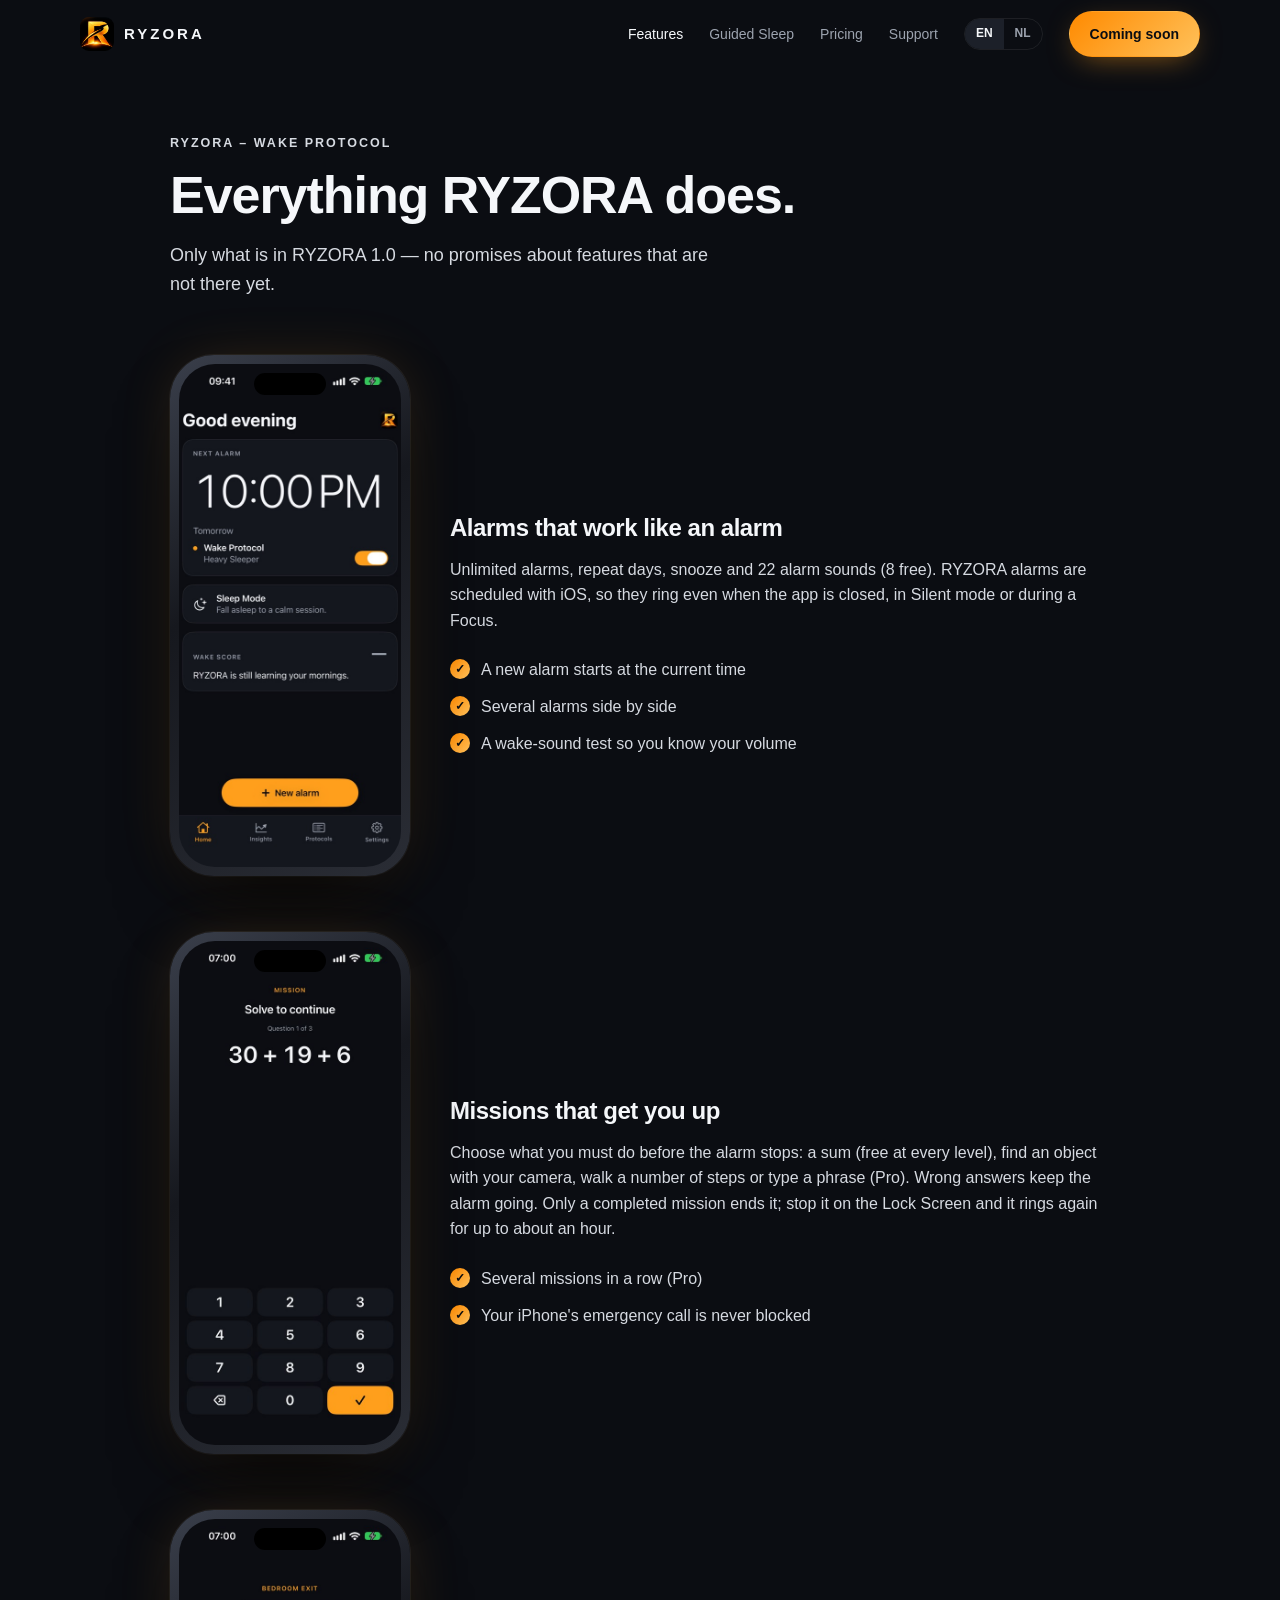
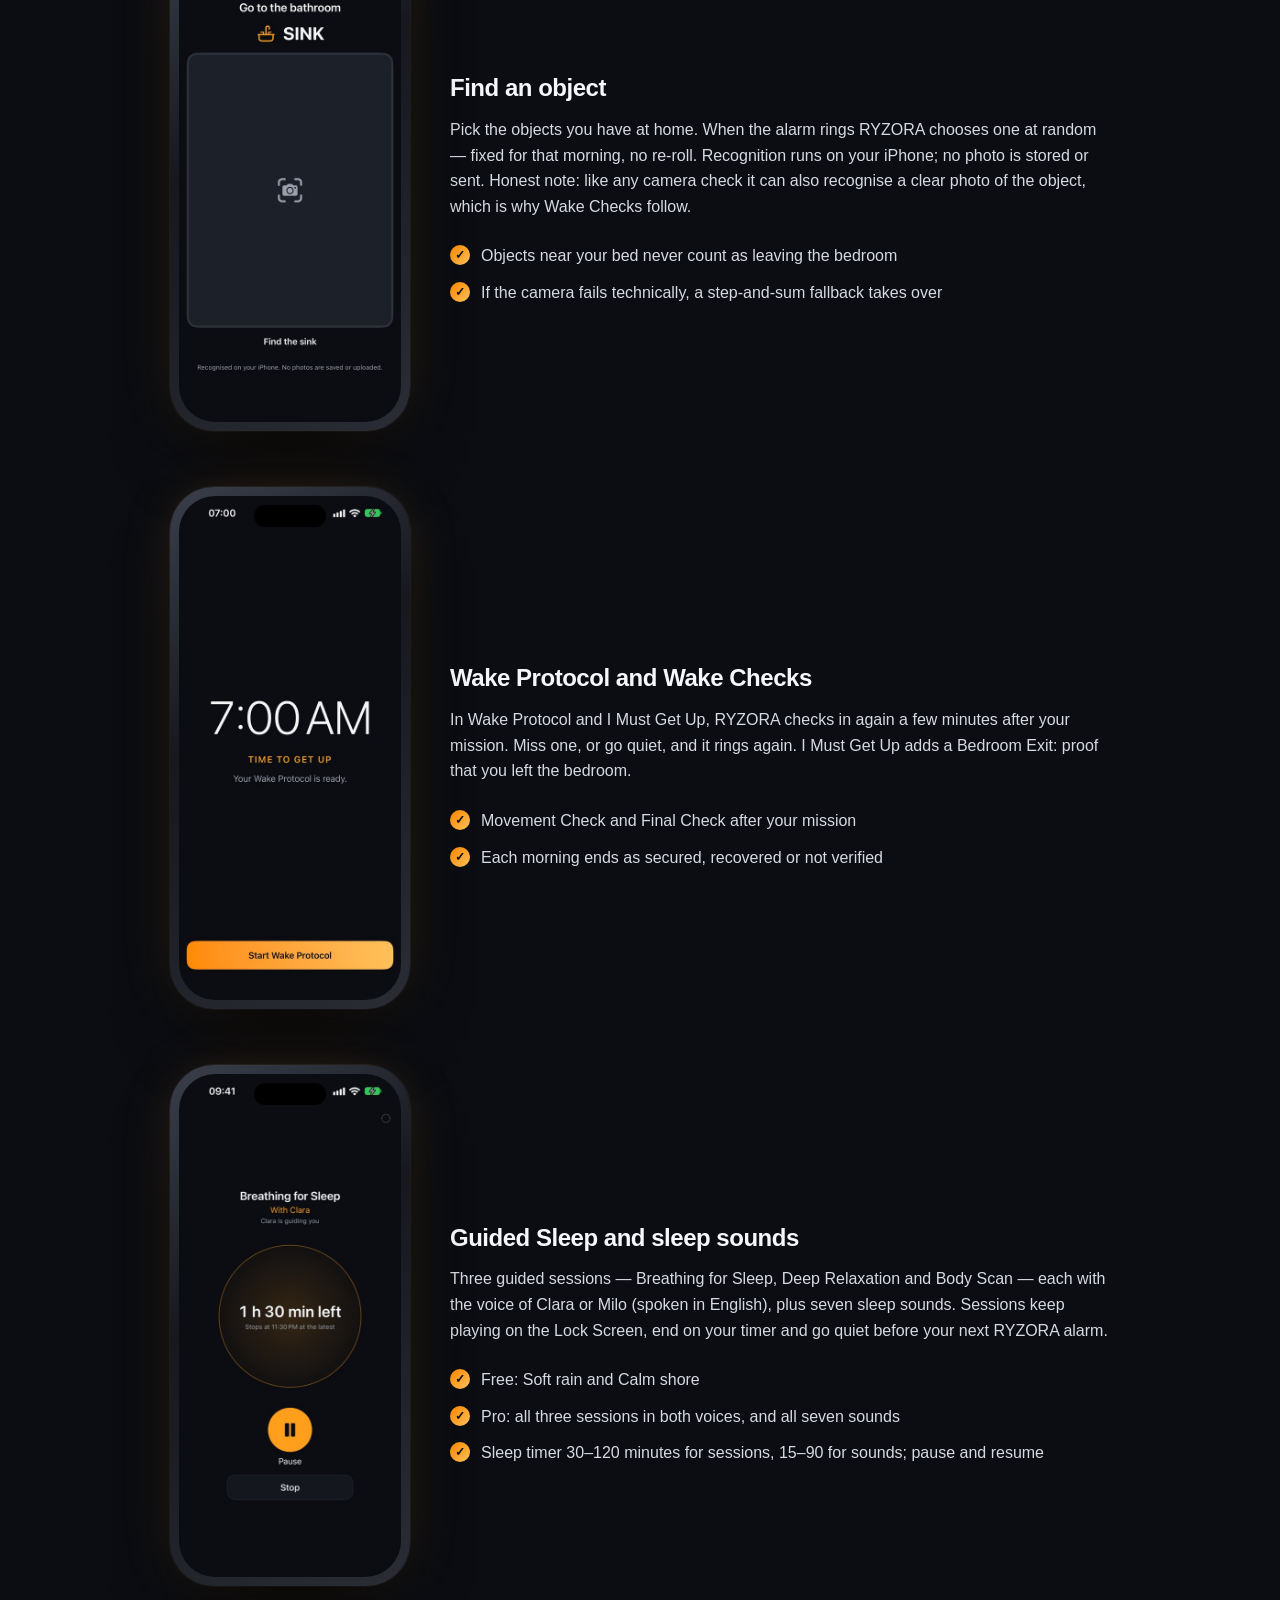
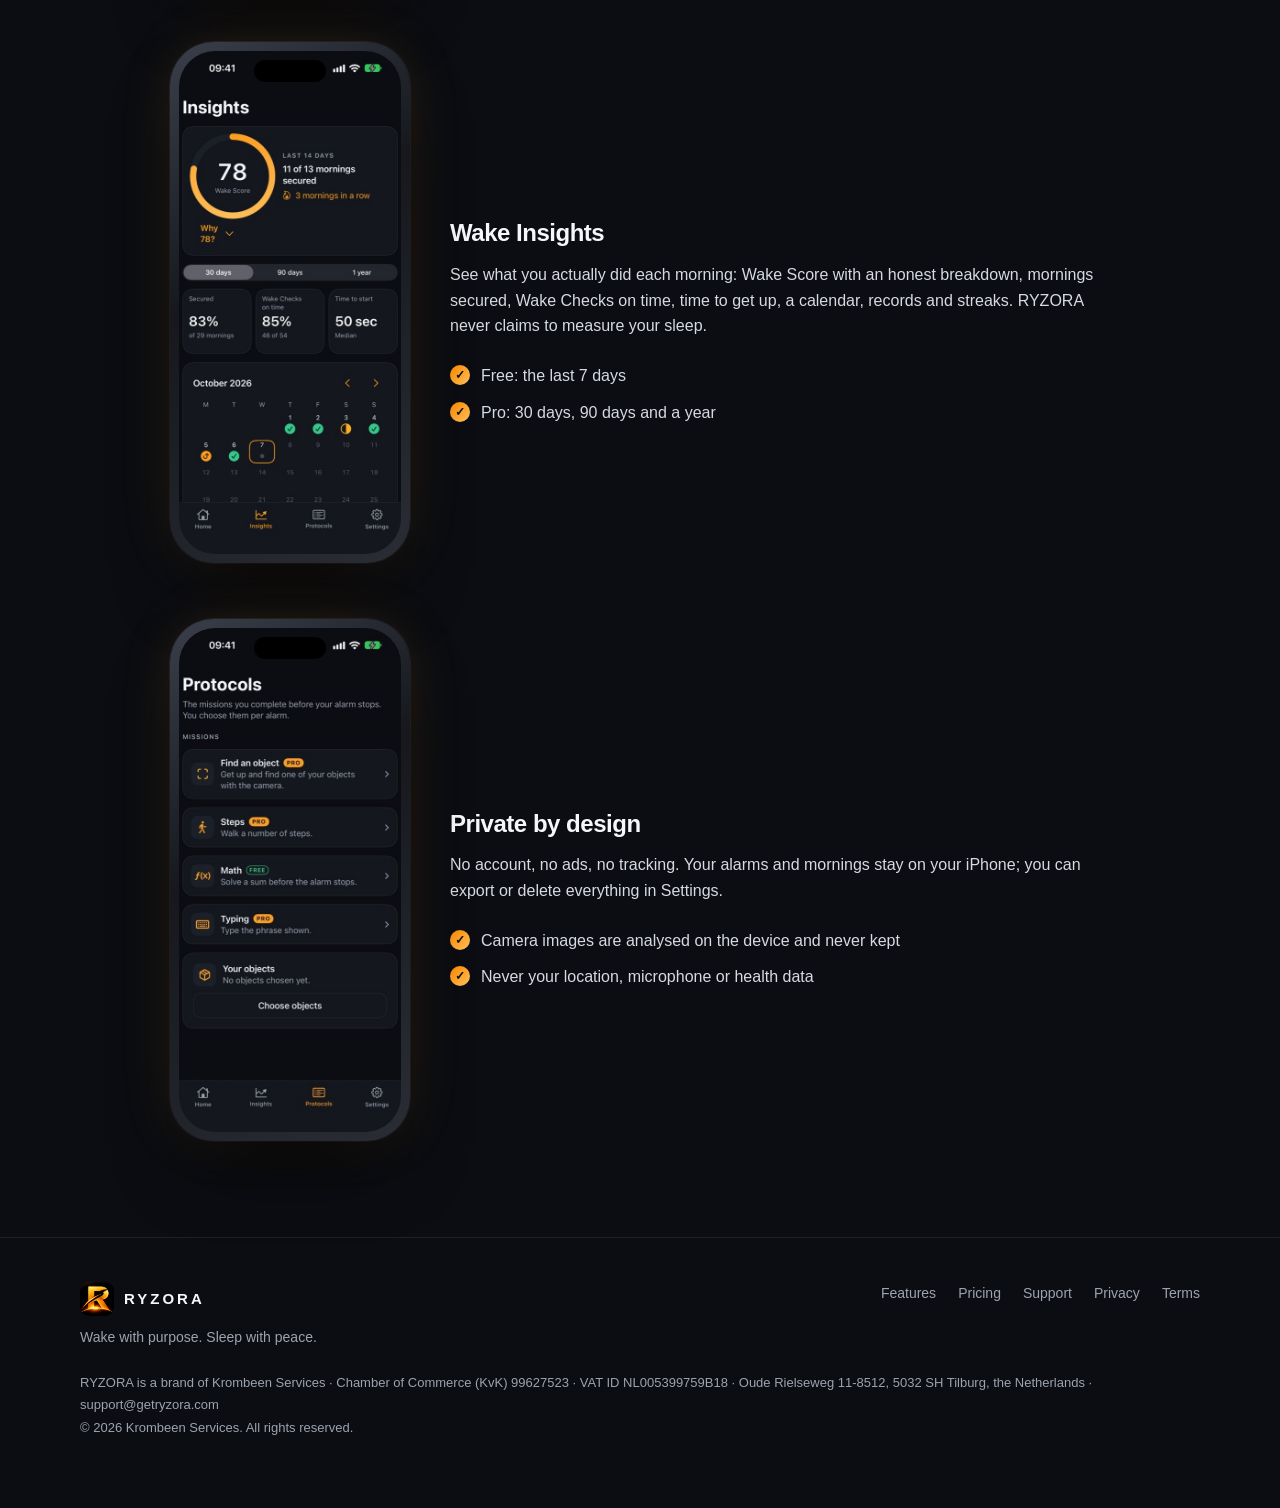
==== commit 77800893: "VAT ID (btw-id NL005399759B18) in footer + privacy/terms; mobile: whole main phone, smaller gaps, 44" ====
--- a/features/index.html
+++ b/features/index.html
@@ -8,12 +8,12 @@
 <meta property="og:locale" content="en_US"><meta name="twitter:card" content="summary_large_image">
 <meta name="theme-color" content="#0B0D12"><meta name="color-scheme" content="dark">
 <link rel="icon" href="/assets/favicon-32.png" sizes="32x32"><link rel="apple-touch-icon" href="/assets/apple-touch-icon.png">
-<link rel="stylesheet" href="/assets/style.css"><script src="/assets/site.js" defer></script></head><body><a class="skip" href="#main">Skip to content</a><header class="nav"><div class="wrap">
+<link rel="stylesheet" href="/assets/style.css?v=20261025"><script src="/assets/site.js?v=20261025" defer></script></head><body><a class="skip" href="#main">Skip to content</a><header class="nav"><div class="wrap">
 <a class="brand" href="/" aria-label="RYZORA home"><img src="/assets/icon-256.png" alt="" width="34" height="34">RYZORA</a>
 <button class="menu-btn" aria-expanded="false" aria-controls="links">Menu</button>
 <nav class="links" id="links" aria-label="Main"><a href="/features/" aria-current="page">Features</a><a href="/features/#guided-sleep">Guided Sleep</a><a href="/pricing/">Pricing</a><a href="/support/">Support</a><div class="lang" role="group" aria-label="Language"><a href="/features/" hreflang="en" lang="en" aria-current="true">EN</a><a href="/nl/features/" hreflang="nl" lang="nl">NL</a></div><span class="pill gold soon" aria-label="Coming soon to the App Store">Coming soon</span></nav></div></header><main id="main">
 <section class="page"><div class="wrap" style="max-width:980px"><p class="eyebrow">RYZORA – Wake Protocol</p><h1>Everything RYZORA does.</h1><p class="lead">Only what is in RYZORA 1.0 — no promises about features that are not there yet.</p><div class="feature reveal" id="wake-protocol"><div class="phone "><img src="/assets/img/en-home.jpg" alt="Alarms that work like an alarm" loading="lazy" width="1100" height="2390"></div><div><h2>Alarms that work like an alarm</h2><p>Unlimited alarms, repeat days, snooze and 22 alarm sounds (8 free). RYZORA alarms are scheduled with iOS, so they ring even when the app is closed, in Silent mode or during a Focus.</p><ul class="checks"><li>A new alarm starts at the current time</li><li>Several alarms side by side</li><li>A wake-sound test so you know your volume</li></ul></div></div><div class="feature reveal" id="missions"><div class="phone "><img src="/assets/img/en-math.jpg" alt="Missions that get you up" loading="lazy" width="1100" height="2390"></div><div><h2>Missions that get you up</h2><p>Choose what you must do before the alarm stops: a sum (free at every level), find an object with your camera, walk a number of steps or type a phrase (Pro). Wrong answers keep the alarm going. Only a completed mission ends it; stop it on the Lock Screen and it rings again for up to about an hour.</p><ul class="checks"><li>Several missions in a row (Pro)</li><li>Your iPhone&#x27;s emergency call is never blocked</li></ul></div></div><div class="feature reveal" id="find-an-object"><div class="phone "><img src="/assets/img/en-object.jpg" alt="Find an object" loading="lazy" width="1100" height="2390"></div><div><h2>Find an object</h2><p>Pick the objects you have at home. When the alarm rings RYZORA chooses one at random — fixed for that morning, no re-roll. Recognition runs on your iPhone; no photo is stored or sent. Honest note: like any camera check it can also recognise a clear photo of the object, which is why Wake Checks follow.</p><ul class="checks"><li>Objects near your bed never count as leaving the bedroom</li><li>If the camera fails technically, a step-and-sum fallback takes over</li></ul></div></div><div class="feature reveal" id="wake-checks"><div class="phone "><img src="/assets/img/en-ringing.jpg" alt="Wake Protocol and Wake Checks" loading="lazy" width="1100" height="2390"></div><div><h2>Wake Protocol and Wake Checks</h2><p>In Wake Protocol and I Must Get Up, RYZORA checks in again a few minutes after your mission. Miss one, or go quiet, and it rings again. I Must Get Up adds a Bedroom Exit: proof that you left the bedroom.</p><ul class="checks"><li>Movement Check and Final Check after your mission</li><li>Each morning ends as secured, recovered or not verified</li></ul></div></div><div class="feature reveal" id="guided-sleep"><div class="phone "><img src="/assets/img/en-sleep-playing.jpg" alt="Guided Sleep and sleep sounds" loading="lazy" width="1100" height="2390"></div><div><h2>Guided Sleep and sleep sounds</h2><p>Three guided sessions — Breathing for Sleep, Deep Relaxation and Body Scan — each with the voice of Clara or Milo (spoken in English), plus seven sleep sounds. Sessions keep playing on the Lock Screen, end on your timer and go quiet before your next RYZORA alarm.</p><ul class="checks"><li>Free: Soft rain and Calm shore</li><li>Pro: all three sessions in both voices, and all seven sounds</li><li>Sleep timer 30–120 minutes for sessions, 15–90 for sounds; pause and resume</li></ul></div></div><div class="feature reveal" id="wake-insights"><div class="phone "><img src="/assets/img/en-insights.jpg" alt="Wake Insights" loading="lazy" width="1100" height="2390"></div><div><h2>Wake Insights</h2><p>See what you actually did each morning: Wake Score with an honest breakdown, mornings secured, Wake Checks on time, time to get up, a calendar, records and streaks. RYZORA never claims to measure your sleep.</p><ul class="checks"><li>Free: the last 7 days</li><li>Pro: 30 days, 90 days and a year</li></ul></div></div><div class="feature reveal" id="privacy"><div class="phone "><img src="/assets/img/en-protocols.jpg" alt="Private by design" loading="lazy" width="1100" height="2390"></div><div><h2>Private by design</h2><p>No account, no ads, no tracking. Your alarms and mornings stay on your iPhone; you can export or delete everything in Settings.</p><ul class="checks"><li>Camera images are analysed on the device and never kept</li><li>Never your location, microphone or health data</li></ul></div></div></div></section></main><footer><div class="wrap"><div class="cols">
 <div><a class="brand" href="/"><img src="/assets/icon-256.png" alt="" width="34" height="34">RYZORA</a>
 <p style="margin:10px 0 0">Wake with purpose. Sleep with peace.</p></div><nav aria-label="Footer"><a href="/features/">Features</a><a href="/pricing/">Pricing</a><a href="/support/">Support</a><a href="/privacy/">Privacy</a><a href="/terms/">Terms</a></nav></div>
-<p class="legal">RYZORA is a brand of Krombeen Services · Chamber of Commerce (KvK) 99627523 · Oude Rielseweg 11-8512, 5032 SH Tilburg, the Netherlands · <a href="mailto:support@getryzora.com">support@getryzora.com</a><br>
+<p class="legal">RYZORA is a brand of Krombeen Services · Chamber of Commerce (KvK) 99627523 · <span style="white-space:nowrap">VAT ID NL005399759B18</span> · Oude Rielseweg 11-8512, 5032 SH Tilburg, the Netherlands · <a href="mailto:support@getryzora.com">support@getryzora.com</a><br>
 © 2026 Krombeen Services. All rights reserved.</p></div></footer></body></html>
--- a/assets/style.css
+++ b/assets/style.css
@@ -36,6 +36,8 @@
   .menu-btn{display:block}.links{display:none;position:absolute;top:68px;left:0;right:0;flex-direction:column;align-items:flex-start;gap:4px;
     background:rgba(11,13,18,.97);border-bottom:1px solid var(--line);padding:12px 20px 20px}
   .links.open{display:flex}.links a{font-size:16px;padding:8px 0}.links .pill{margin-top:8px}
+  /* Tap targets (25 Oct 2026): Menu button, menu links and EN/NL switch at least 44 px */
+  .menu-btn{min-height:44px;min-width:44px;padding:10px 14px}.links a{padding:10px 0}.links .lang a{padding:10px 18px}
 }
 
 /* Sections */
@@ -125,7 +127,7 @@
 .plan{position:relative;background:var(--surface);border:1px solid var(--line);border-radius:24px;padding:30px;display:flex;flex-direction:column}
 .plan.pro{border-color:rgba(255,159,28,.45);box-shadow:0 30px 80px -40px rgba(255,159,28,.5)}
 .plan .tag{position:absolute;top:-12px;right:22px;background:var(--grad);color:#0B0D12;font-size:12px;font-weight:700;padding:5px 12px;border-radius:999px}
-.plan h3{font-size:22px}.plan .price{font-size:30px;font-weight:750;margin:14px 0 2px}.plan .price small{font-size:15px;color:var(--muted);font-weight:500}
+.plan h3{font-size:22px}.plan .price{font-size:30px;font-weight:750;margin:14px 0 2px}.plan .price small{font-size:15px;color:var(--muted);font-weight:500;display:inline-block;line-height:1.45}
 .plan .checks{margin-bottom:24px}.plan .pill{margin-top:auto;justify-content:center}
 .fine{color:var(--muted);font-size:13.5px;margin-top:22px}
 
@@ -138,10 +140,14 @@
 footer .cols{display:flex;gap:40px;flex-wrap:wrap;justify-content:space-between}
 footer nav{display:flex;gap:22px;flex-wrap:wrap}footer a{color:var(--muted);text-decoration:none}footer a:hover{color:var(--fg)}
 footer .legal{margin-top:24px;font-size:13px;line-height:1.7}
+/* Tap targets (24 Oct 2026): footer links 44 px high; inline links in running text get a taller hit area without moving the text.
+   Touch widths only (25 Oct): the desktop footer stays exactly as it was. */
+@media (max-width:860px){footer nav{gap:0 22px}footer nav a{display:inline-block;padding:11px 0}
+  footer .legal a,.fine a{padding:14px 0}footer .brand{padding:5px 0}}
 
 /* Text pages */
 .page{padding:64px 0 40px}.page .wrap{max-width:820px}
-.page h1{font-size:clamp(30px,5vw,52px);hyphens:auto;overflow-wrap:break-word}.page h2{font-size:24px;margin:40px 0 10px}.page p,.page li{color:#D6DAE1}
+.page h1{font-size:clamp(30px,5vw,52px);-webkit-hyphens:auto;hyphens:auto;overflow-wrap:break-word}.page h2{font-size:24px;margin:40px 0 10px}.page p,.page li{color:#D6DAE1}
 .page .meta{color:var(--muted);font-size:14px;margin-top:10px}
 .box{background:var(--surface);border:1px solid var(--line);border-radius:16px;padding:20px;margin:20px 0}
 details{background:var(--surface);border:1px solid var(--line);border-radius:14px;padding:16px 18px;margin:10px 0}
@@ -155,3 +161,34 @@
 .reveal.in{opacity:1;transform:none}
 @media (prefers-reduced-motion:reduce){.reveal{opacity:1;transform:none;transition:none}.phone{transition:none}}
 .no-js .reveal{opacity:1;transform:none}
+/* Premium compositions (19 Oct 2026): the real screenshots in device frames; CSS crops the composition's empty half and
+   fades its edges into the section, so the text beside it stays HTML at every width. */
+.art{position:relative;width:100%;aspect-ratio:1344/1500;overflow:hidden;
+  --fade-x:linear-gradient(to right,transparent,#000 24%,#000 82%,transparent);--fade-y:linear-gradient(transparent,#000 14%,#000 86%,transparent);
+  -webkit-mask-image:var(--fade-x),var(--fade-y);-webkit-mask-composite:source-in;mask-image:var(--fade-x),var(--fade-y);mask-composite:intersect}
+.art.left{--fade-x:linear-gradient(to left,transparent,#000 24%,#000 82%,transparent)}
+.art img{width:100%;height:100%;object-fit:cover;object-position:100% 50%;display:block}
+.art.left img{object-position:14% 50%}
+.split.wide .art{width:560px;max-width:100%}
+@media (max-width:1180px){.split.wide .art{width:480px}}
+@media (max-width:900px){.art{max-width:520px;margin:0 auto}.split.wide .art{width:100%;max-width:520px}}
+/* Phones (24 Oct 2026, Tristan: "halve telefoons, grote lege stukken"): each composition is cropped to a window around its
+   main phone only (--ax/--ay/--aw/--ah, in pixels of the 2400×1500 image), with a thin soft edge. The main phone is always
+   whole, no sliced side phones or half-legible text, and the empty bands above and below are gone. */
+@media (max-width:640px){
+  section{padding:56px 0}
+  .hero{padding:40px 0 24px}
+  .split{gap:32px}
+  .art,.art.left,.split.wide .art{aspect-ratio:var(--aw)/var(--ah);width:calc(var(--aw)*.42px);max-width:100%;margin:0 auto;
+    --fade-x:linear-gradient(to right,transparent 2.5%,#000 6.5%,#000 93.5%,transparent 97.5%);--fade-y:linear-gradient(transparent,#000 4%,#000 96%,transparent)}
+  .art img,.art.left img{position:absolute;max-width:none;width:calc(2400/var(--aw)*100%);height:calc(1500/var(--ah)*100%);
+    left:calc(var(--ax)/var(--aw)*-100%);top:calc(var(--ay)/var(--ah)*-100%)}
+  /* the Sleep phone is tilted: the soft edge follows its frame, so the sessions phone behind it does not show */
+  .art.left.a-sleep{--fade-x:linear-gradient(96deg,transparent 15%,#000 18.8%,#000 81.5%,transparent 86.5%)}
+  .plan .price{line-height:1.2}.plan .price small{display:block;margin-top:4px}
+  .night{padding-top:96px}.moon{top:26px;right:22px;width:48px;height:48px}   /* moon above the Sleep phone, not on it */
+}
+.art,.art.a-hero{--ax:1470;--ay:99;--aw:633;--ah:1218}
+.art.a-wake{--ax:1474;--ay:122;--aw:584;--ah:1125}
+.art.a-sleep{--ax:662;--ay:287;--aw:672;--ah:1134}
+.art.a-insights{--ax:1458;--ay:92;--aw:732;--ah:1319}
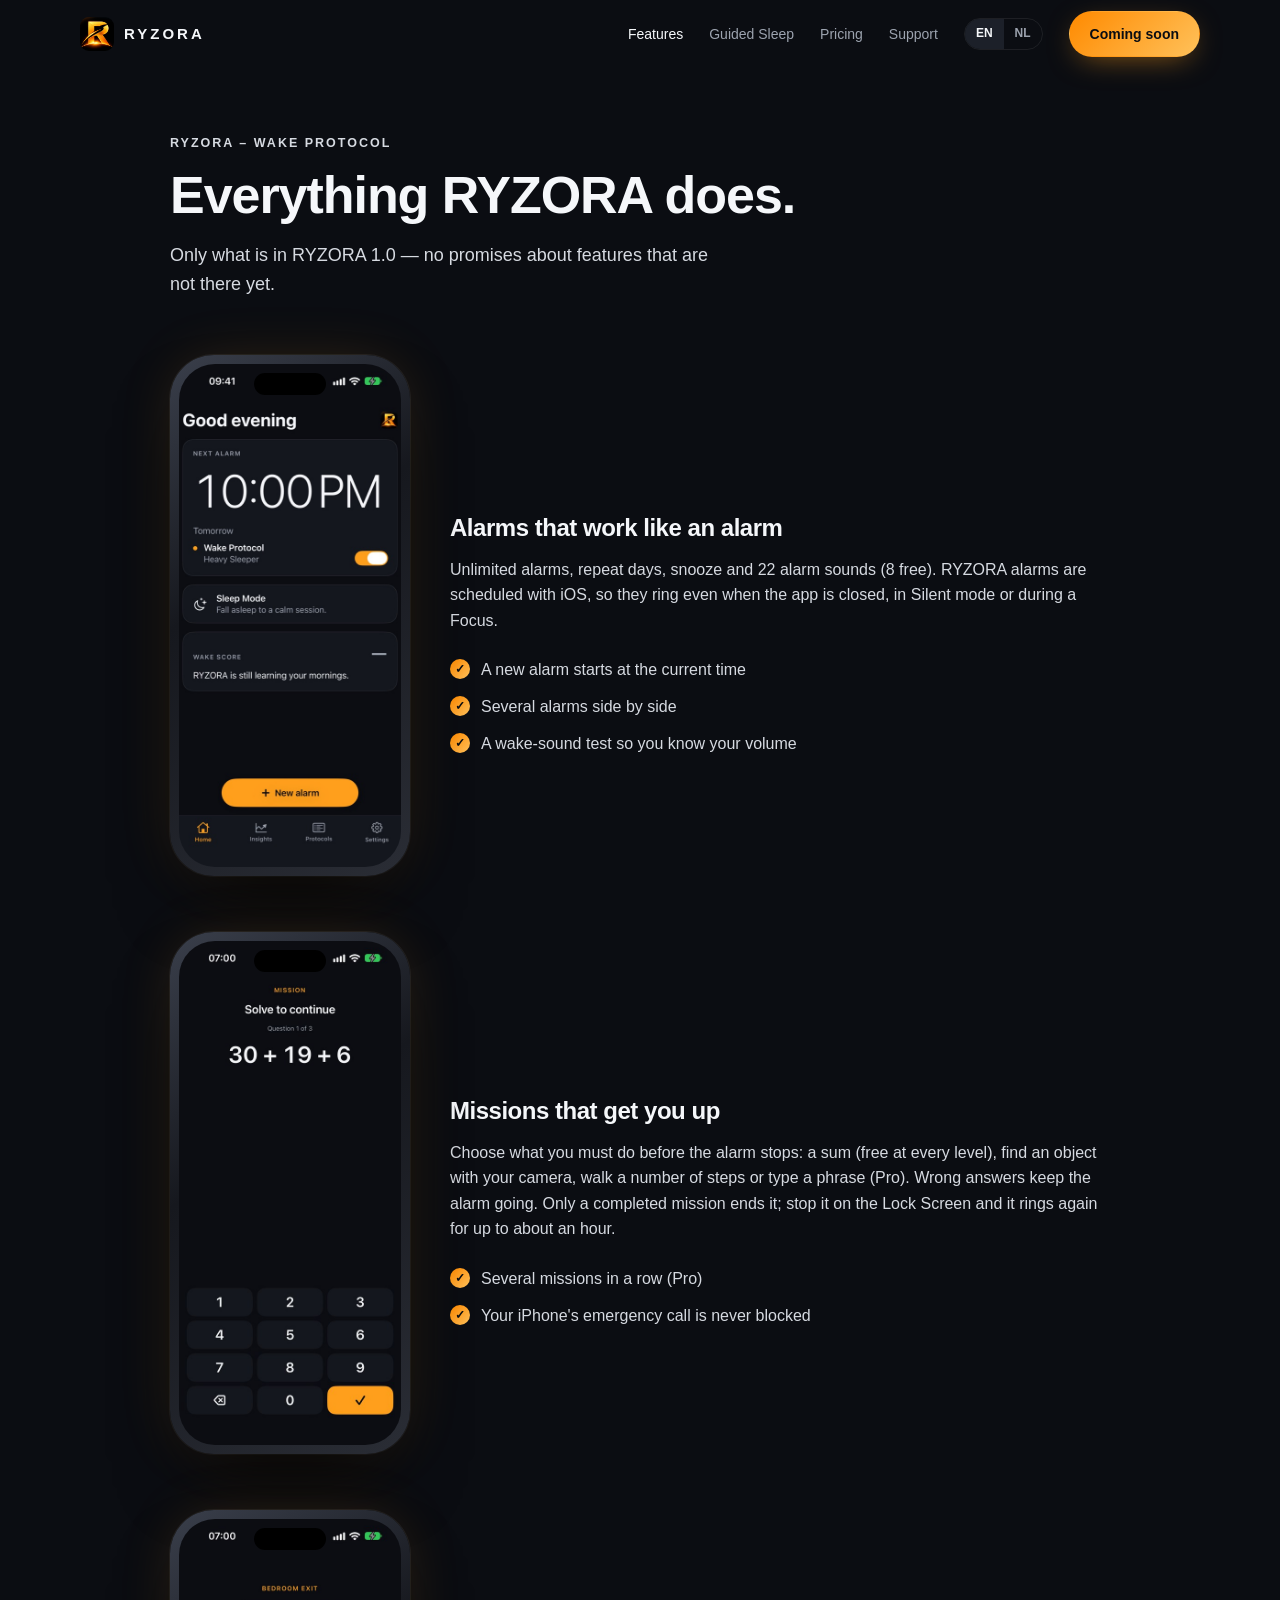
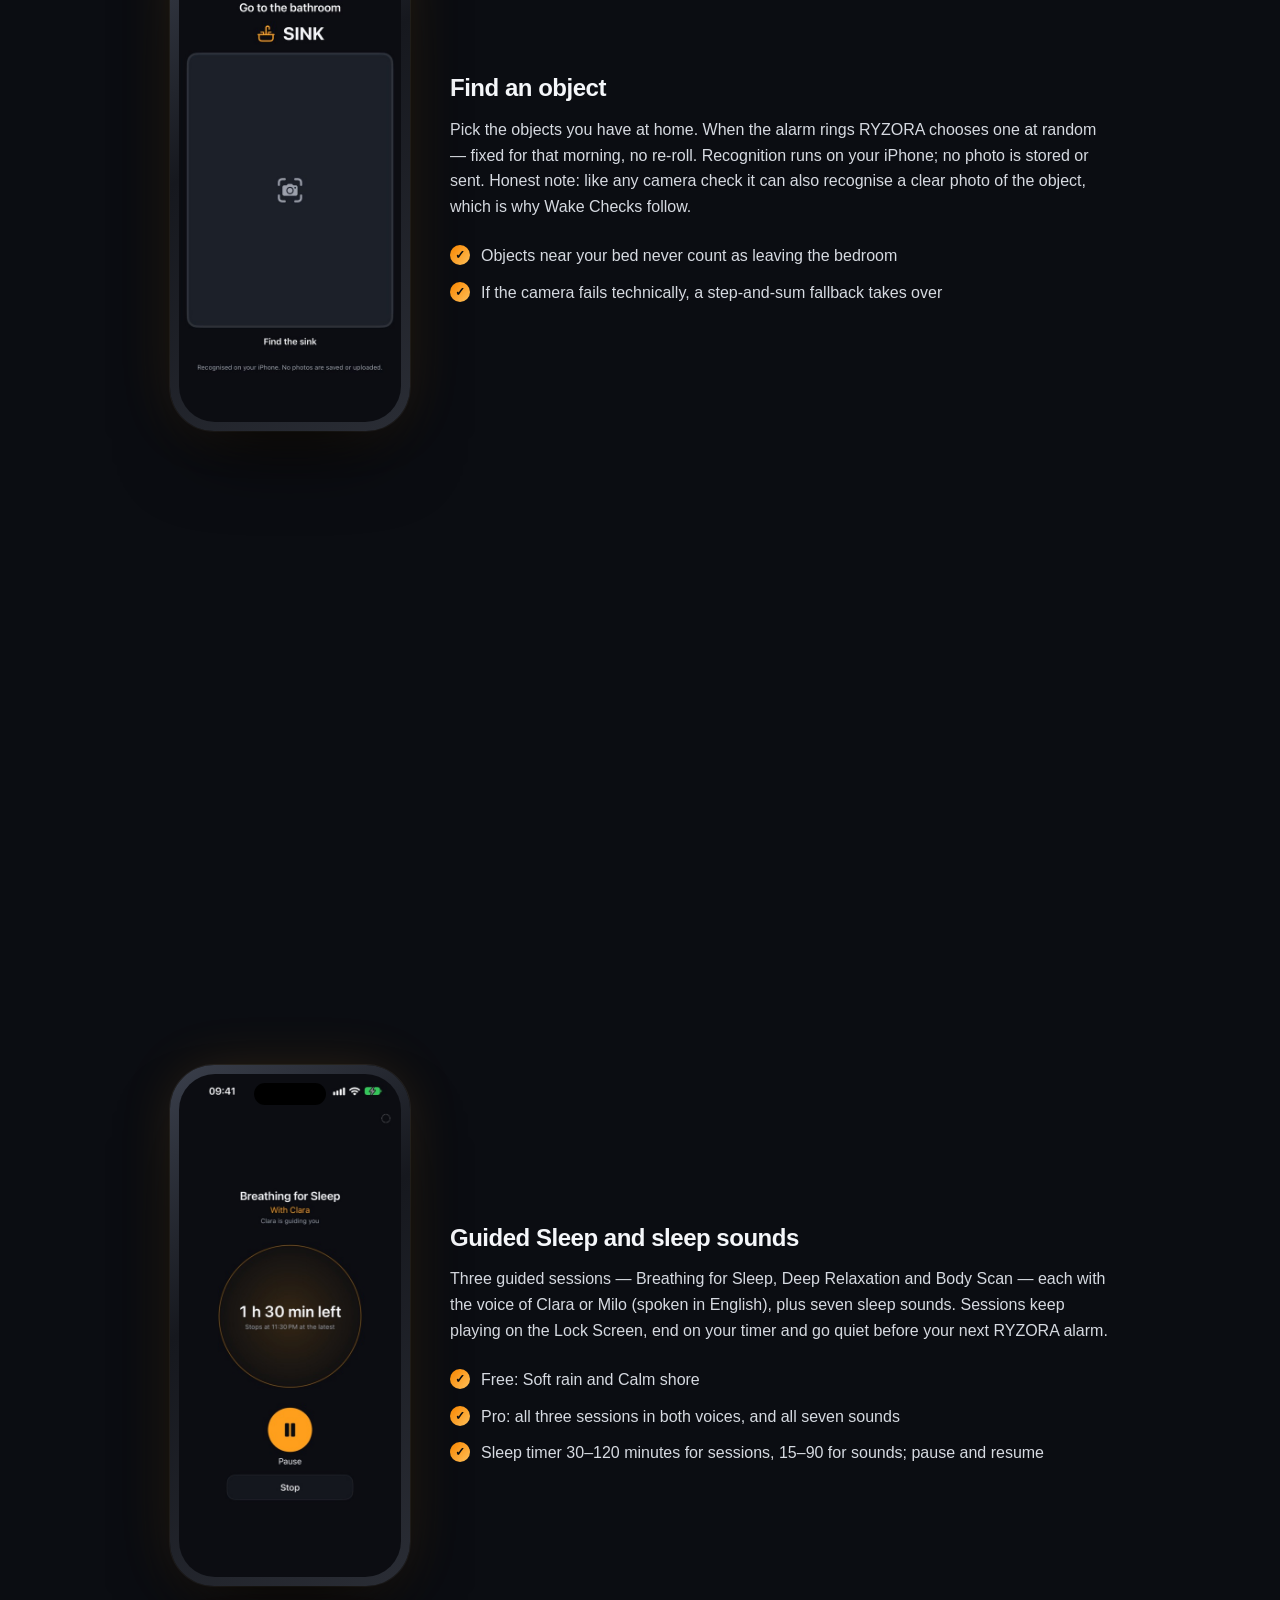
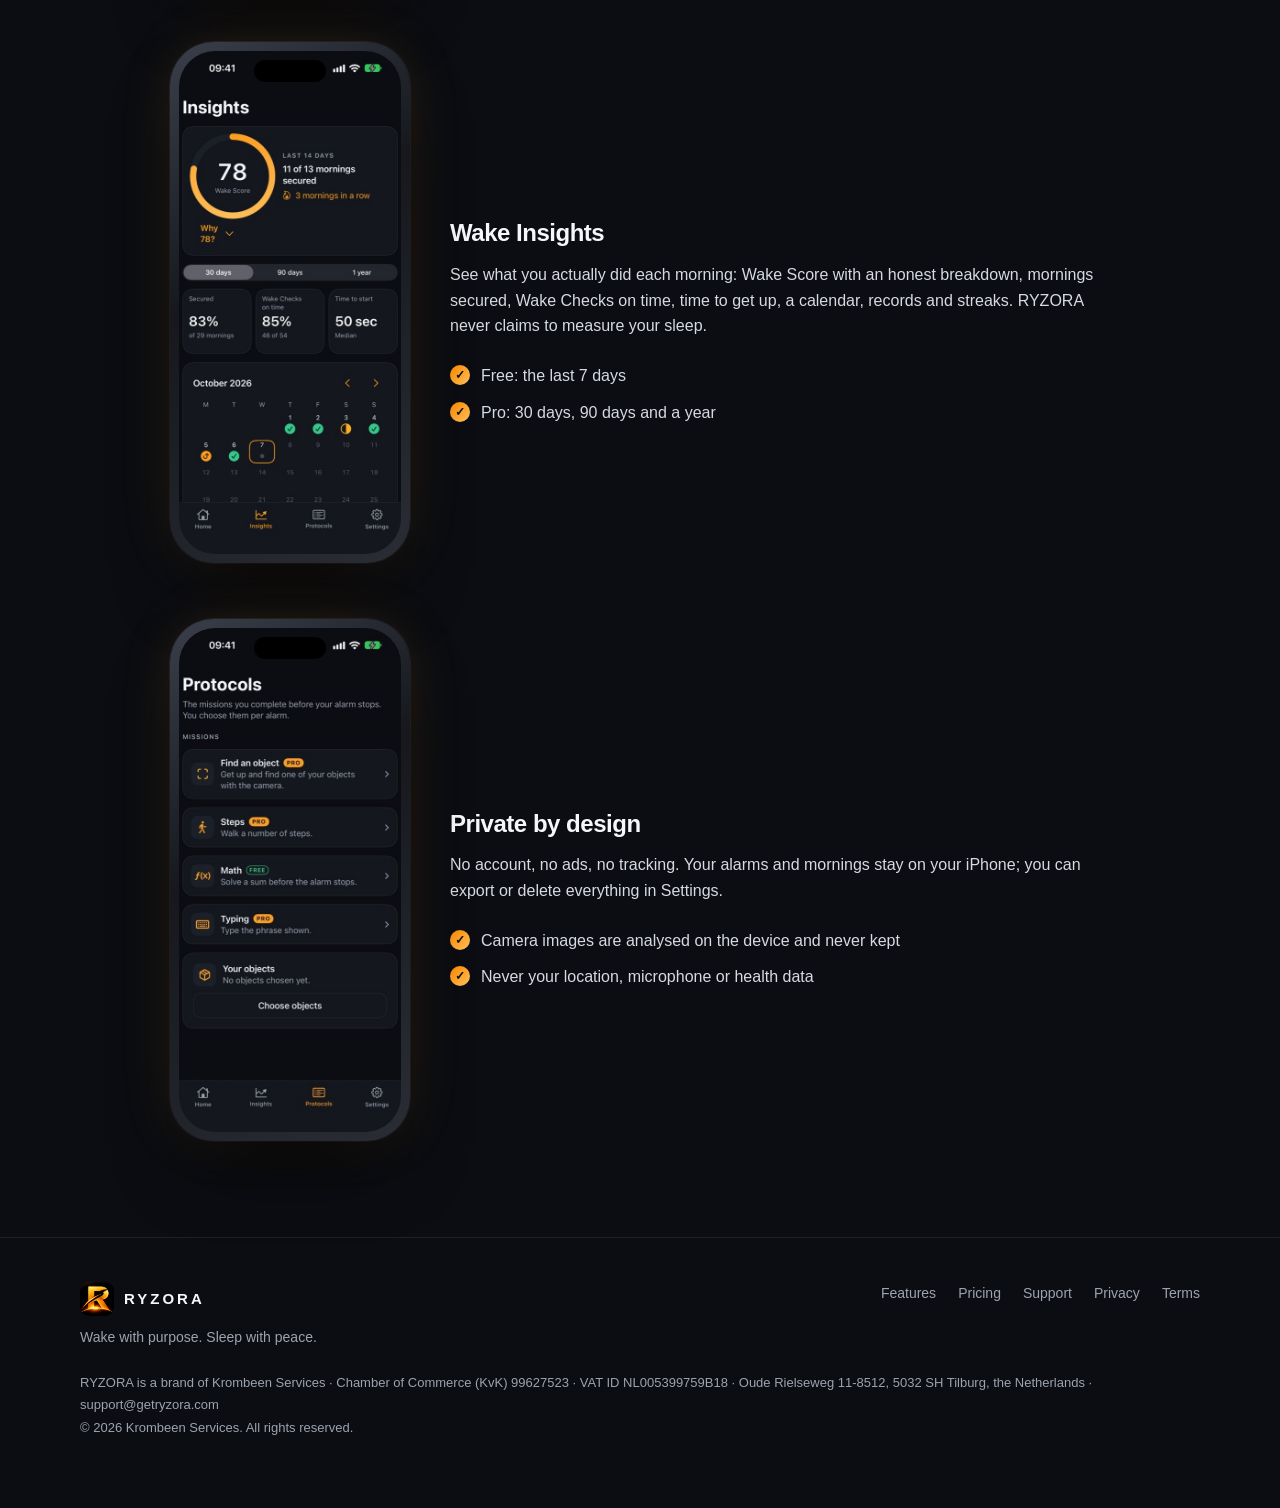
==== commit c04cc9d6: "Clean whole phone images on the home page (mobile single phone, desktop whole trio), no 320 px side-" ====
--- a/features/index.html
+++ b/features/index.html
@@ -8,7 +8,7 @@
 <meta property="og:locale" content="en_US"><meta name="twitter:card" content="summary_large_image">
 <meta name="theme-color" content="#0B0D12"><meta name="color-scheme" content="dark">
 <link rel="icon" href="/assets/favicon-32.png" sizes="32x32"><link rel="apple-touch-icon" href="/assets/apple-touch-icon.png">
-<link rel="stylesheet" href="/assets/style.css?v=20261025"><script src="/assets/site.js?v=20261025" defer></script></head><body><a class="skip" href="#main">Skip to content</a><header class="nav"><div class="wrap">
+<link rel="stylesheet" href="/assets/style.css?v=20261026"><script src="/assets/site.js?v=20261026" defer></script></head><body><a class="skip" href="#main">Skip to content</a><header class="nav"><div class="wrap">
 <a class="brand" href="/" aria-label="RYZORA home"><img src="/assets/icon-256.png" alt="" width="34" height="34">RYZORA</a>
 <button class="menu-btn" aria-expanded="false" aria-controls="links">Menu</button>
 <nav class="links" id="links" aria-label="Main"><a href="/features/" aria-current="page">Features</a><a href="/features/#guided-sleep">Guided Sleep</a><a href="/pricing/">Pricing</a><a href="/support/">Support</a><div class="lang" role="group" aria-label="Language"><a href="/features/" hreflang="en" lang="en" aria-current="true">EN</a><a href="/nl/features/" hreflang="nl" lang="nl">NL</a></div><span class="pill gold soon" aria-label="Coming soon to the App Store">Coming soon</span></nav></div></header><main id="main">
--- a/assets/style.css
+++ b/assets/style.css
@@ -172,23 +172,19 @@
 .split.wide .art{width:560px;max-width:100%}
 @media (max-width:1180px){.split.wide .art{width:480px}}
 @media (max-width:900px){.art{max-width:520px;margin:0 auto}.split.wide .art{width:100%;max-width:520px}}
-/* Phones (24 Oct 2026, Tristan: "halve telefoons, grote lege stukken"): each composition is cropped to a window around its
-   main phone only (--ax/--ay/--aw/--ah, in pixels of the 2400×1500 image), with a thin soft edge. The main phone is always
-   whole, no sliced side phones or half-legible text, and the empty bands above and below are gone. */
+/* Phones (26 Oct 2026, Tristan: "half afgesneden, niet clean"): no phone is ever cropped. .whole = an image whose phones
+   are all complete (hero, wake), shown as is without the edge fade; at ≤640 px every section shows one whole upright phone
+   (<picture> source), sized so the complete device fits the screen. */
+.art.whole{-webkit-mask-image:none;mask-image:none}
+.art.whole img{object-fit:contain}
+.art picture{display:contents}
+@media (max-width:900px){.split,.hero .split,.split.wide{grid-template-columns:minmax(0,1fr)}}
 @media (max-width:640px){
   section{padding:56px 0}
   .hero{padding:40px 0 24px}
   .split{gap:32px}
-  .art,.art.left,.split.wide .art{aspect-ratio:var(--aw)/var(--ah);width:calc(var(--aw)*.42px);max-width:100%;margin:0 auto;
-    --fade-x:linear-gradient(to right,transparent 2.5%,#000 6.5%,#000 93.5%,transparent 97.5%);--fade-y:linear-gradient(transparent,#000 4%,#000 96%,transparent)}
-  .art img,.art.left img{position:absolute;max-width:none;width:calc(2400/var(--aw)*100%);height:calc(1500/var(--ah)*100%);
-    left:calc(var(--ax)/var(--aw)*-100%);top:calc(var(--ay)/var(--ah)*-100%)}
-  /* the Sleep phone is tilted: the soft edge follows its frame, so the sessions phone behind it does not show */
-  .art.left.a-sleep{--fade-x:linear-gradient(96deg,transparent 15%,#000 18.8%,#000 81.5%,transparent 86.5%)}
+  .art,.art.left,.split.wide .art{aspect-ratio:900/1600;width:300px;max-width:100%;margin:0 auto;-webkit-mask-image:none;mask-image:none}
+  .art img,.art.left img{object-fit:contain;object-position:50% 50%}
   .plan .price{line-height:1.2}.plan .price small{display:block;margin-top:4px}
   .night{padding-top:96px}.moon{top:26px;right:22px;width:48px;height:48px}   /* moon above the Sleep phone, not on it */
 }
-.art,.art.a-hero{--ax:1470;--ay:99;--aw:633;--ah:1218}
-.art.a-wake{--ax:1474;--ay:122;--aw:584;--ah:1125}
-.art.a-sleep{--ax:662;--ay:287;--aw:672;--ah:1134}
-.art.a-insights{--ax:1458;--ay:92;--aw:732;--ah:1319}
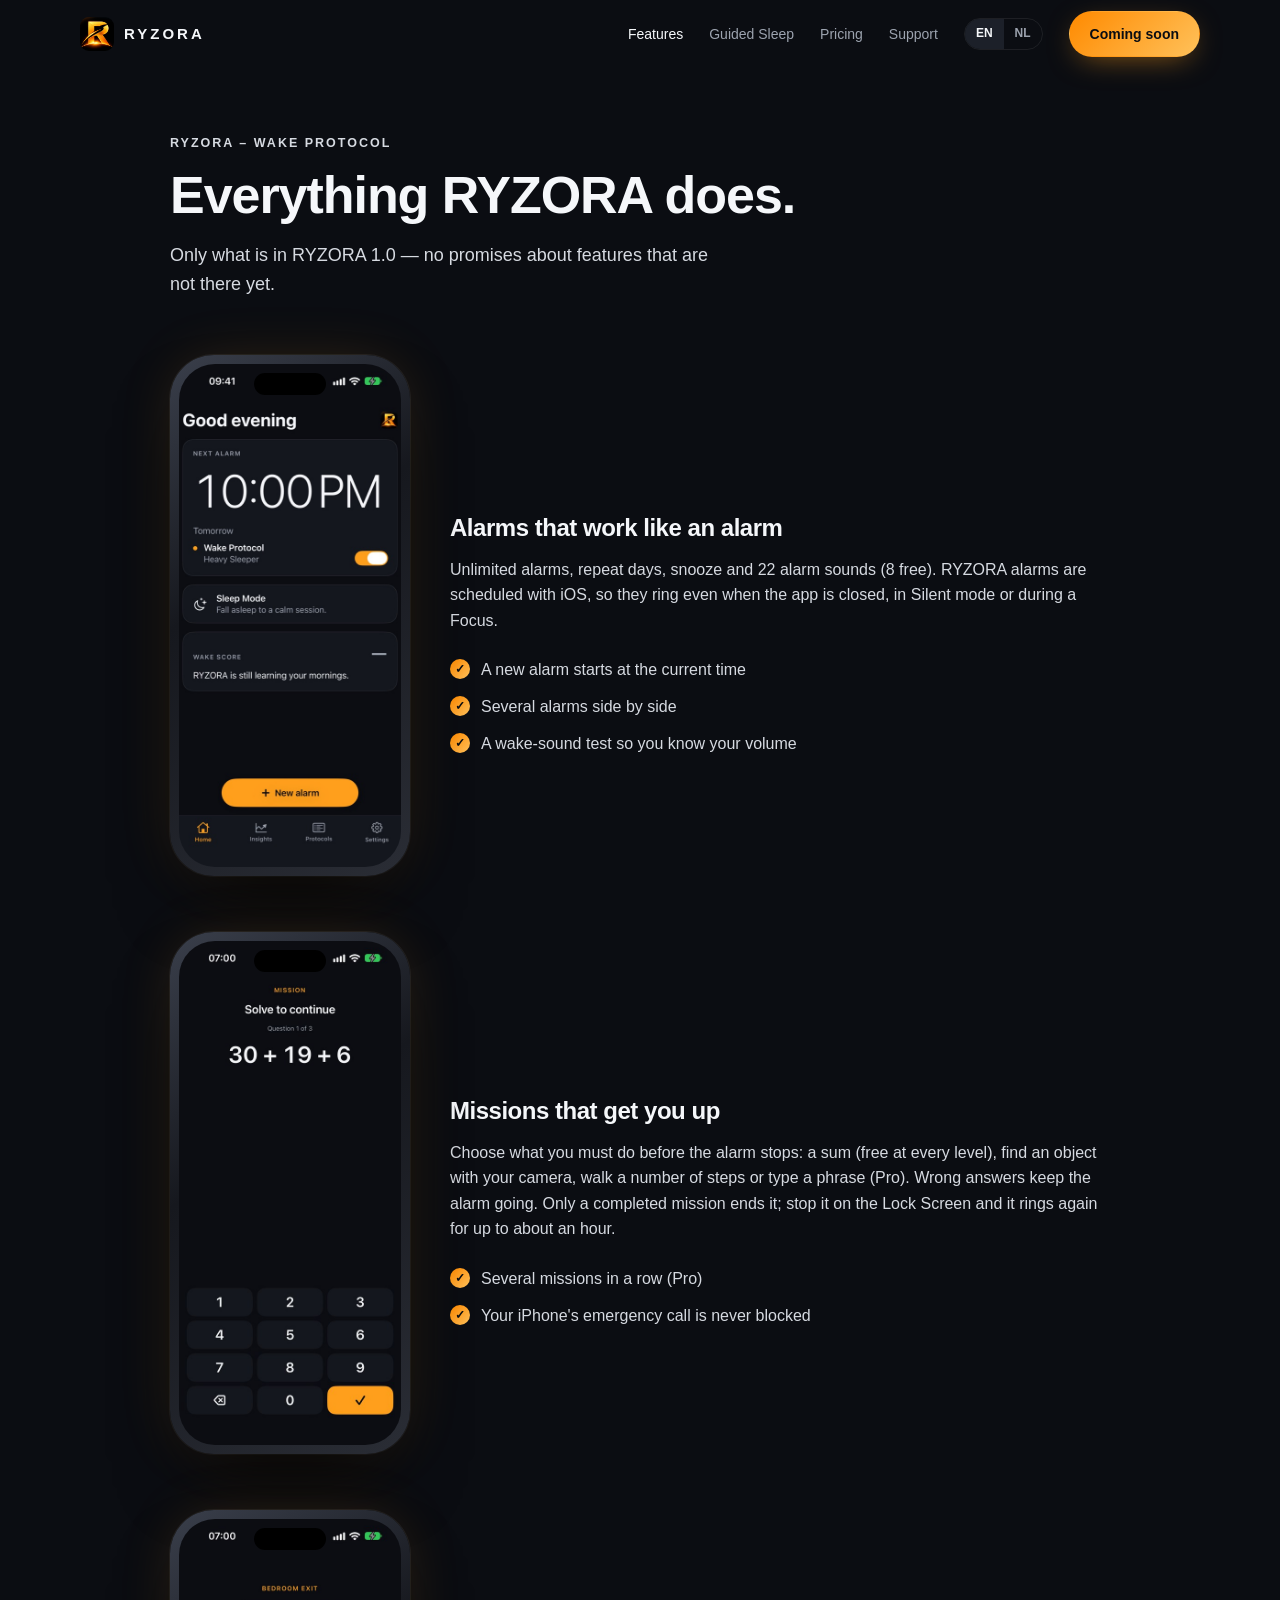
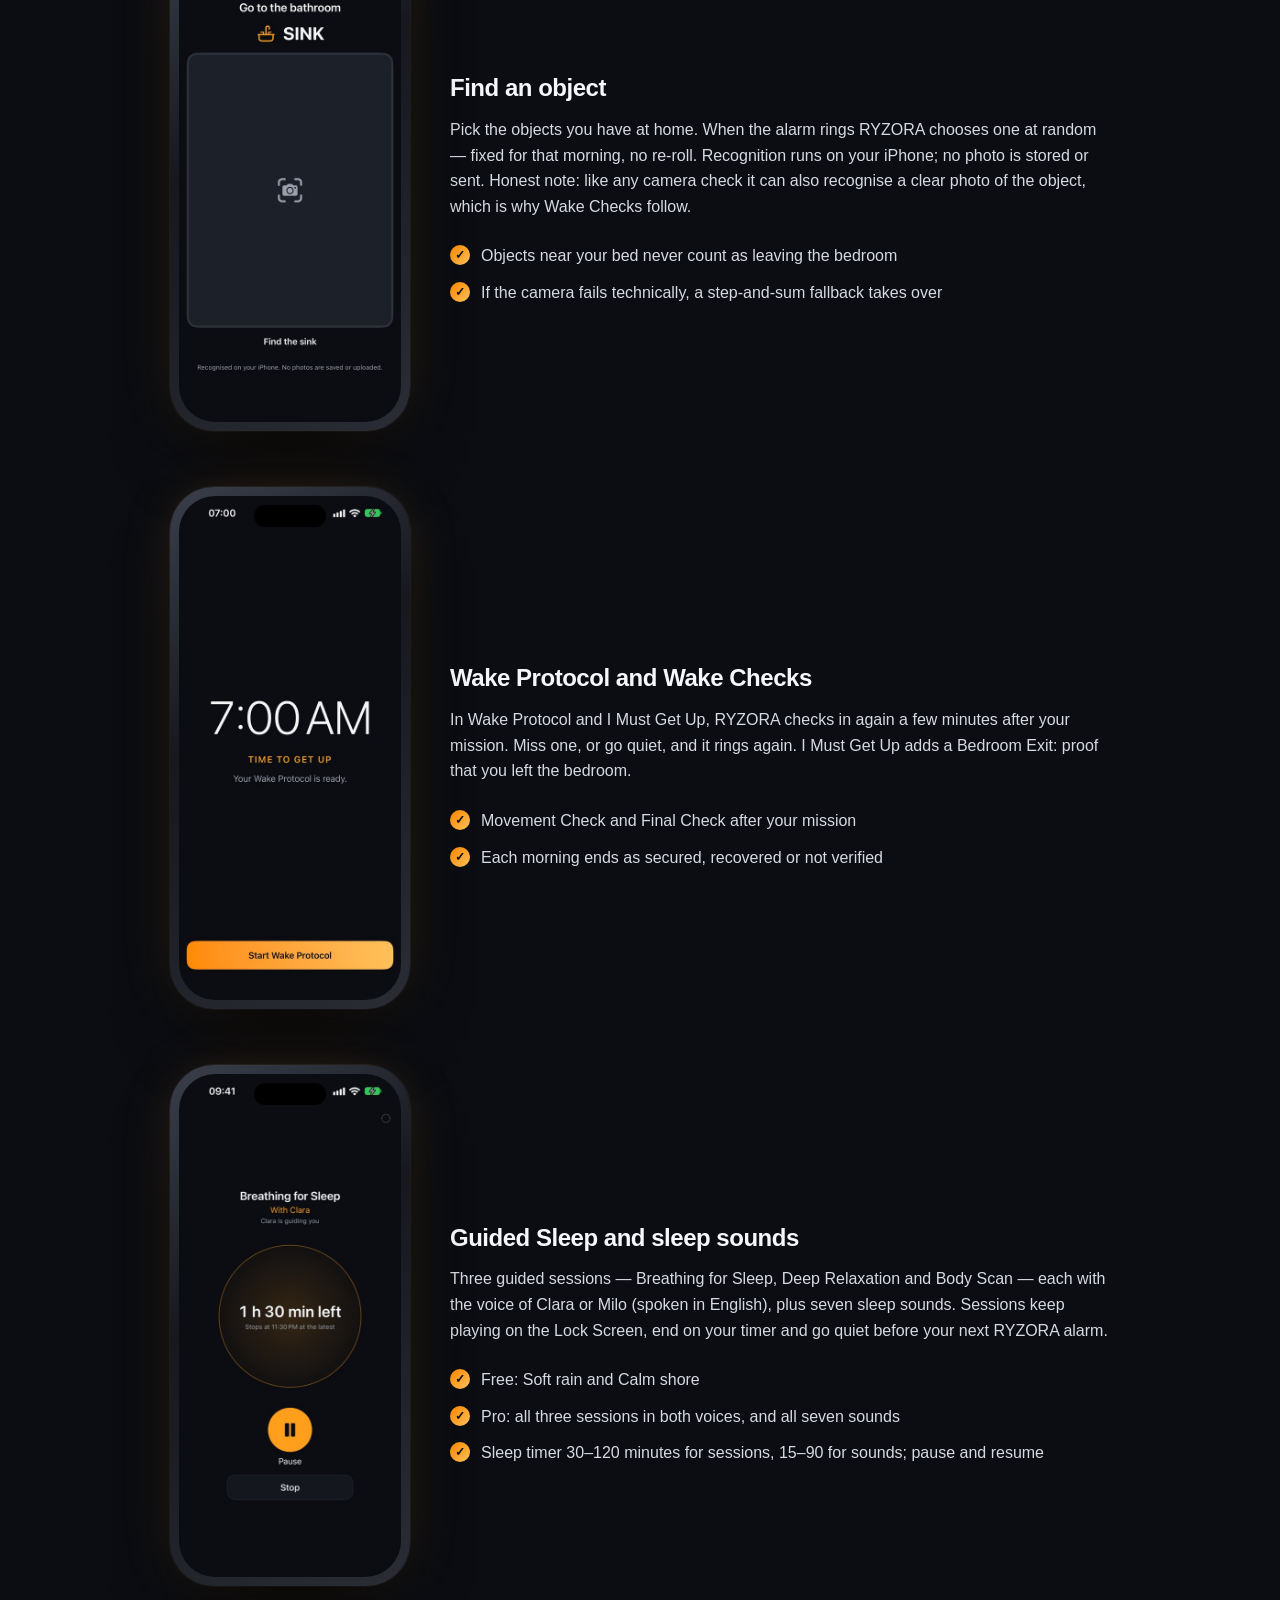
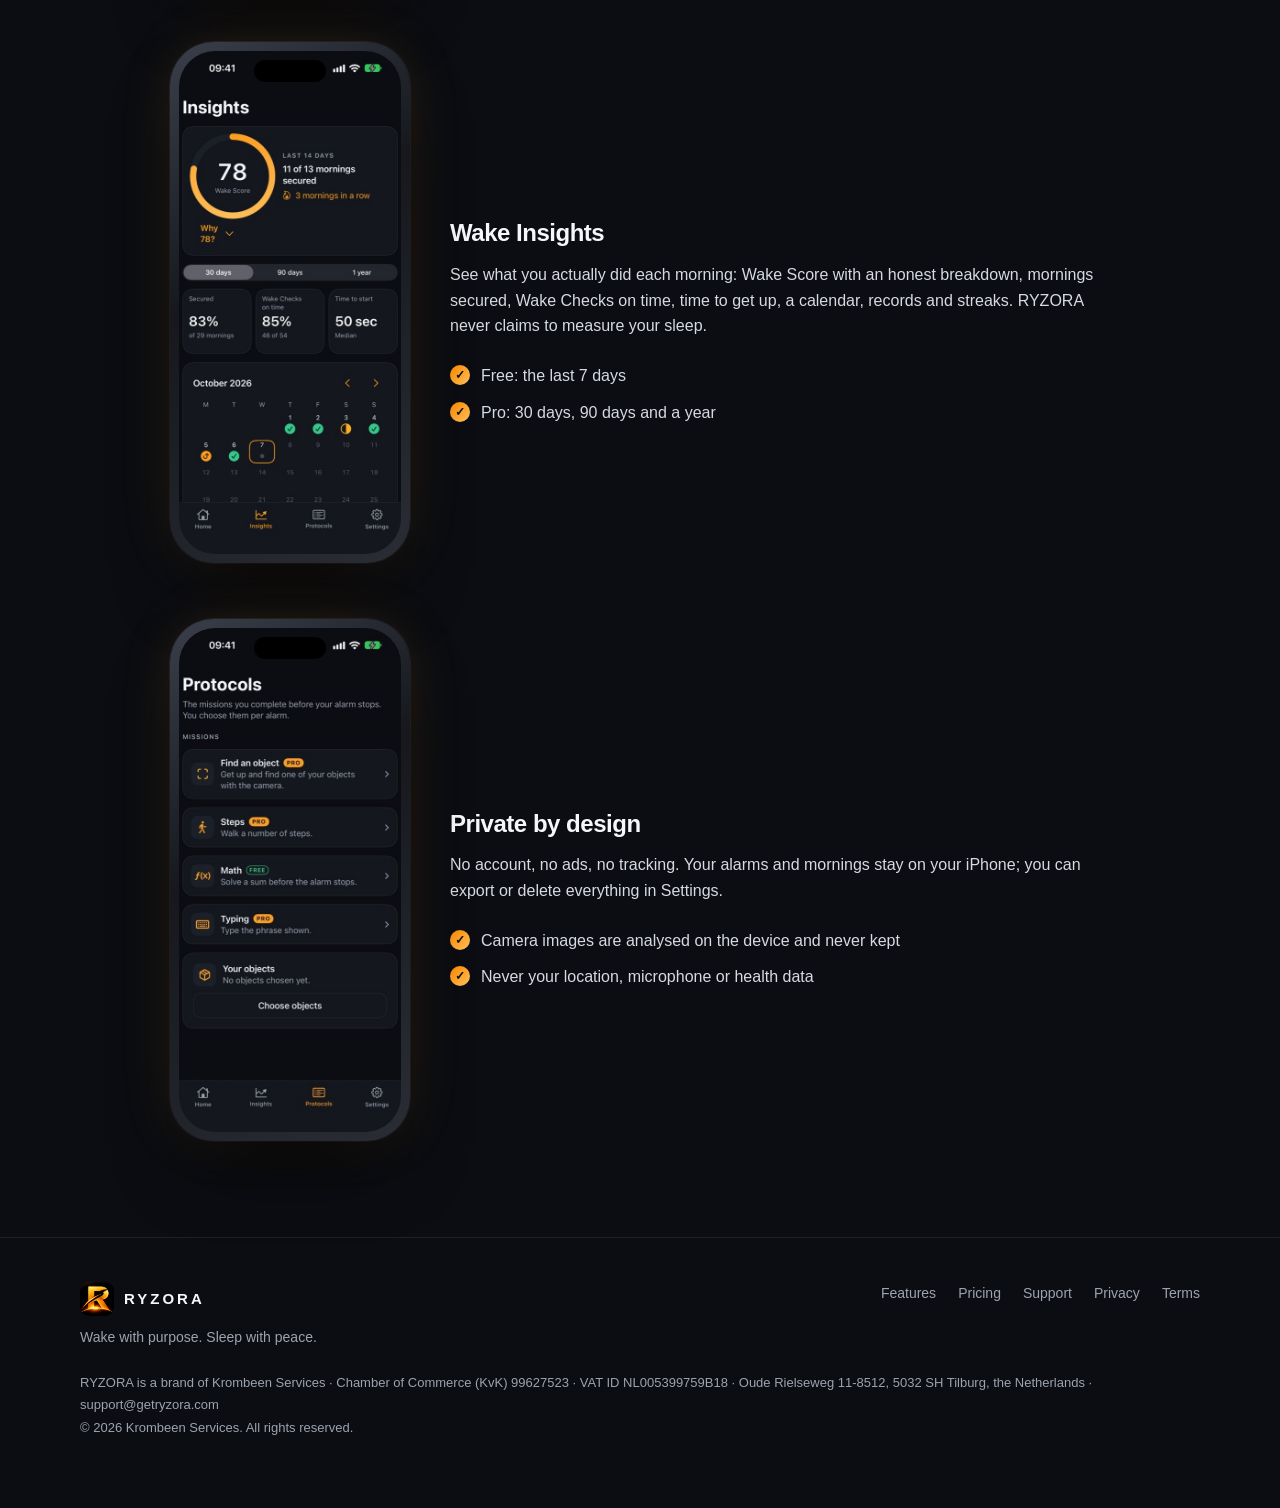
==== commit e42c1706: "Mobile menu: opaque panel + header while open, Menu/Sluiten (Close) toggle, close on outside tap and" ====
--- a/features/index.html
+++ b/features/index.html
@@ -8,9 +8,10 @@
 <meta property="og:locale" content="en_US"><meta name="twitter:card" content="summary_large_image">
 <meta name="theme-color" content="#0B0D12"><meta name="color-scheme" content="dark">
 <link rel="icon" href="/assets/favicon-32.png" sizes="32x32"><link rel="apple-touch-icon" href="/assets/apple-touch-icon.png">
-<link rel="stylesheet" href="/assets/style.css?v=20261026"><script src="/assets/site.js?v=20261026" defer></script></head><body><a class="skip" href="#main">Skip to content</a><header class="nav"><div class="wrap">
+<link rel="stylesheet" href="/assets/style.css?v=20261026b"><script src="/assets/site.js?v=20261026b" defer></script></head><body><a class="skip" href="#main">Skip to content</a><header class="nav"><div class="wrap">
 <a class="brand" href="/" aria-label="RYZORA home"><img src="/assets/icon-256.png" alt="" width="34" height="34">RYZORA</a>
-<button class="menu-btn" aria-expanded="false" aria-controls="links">Menu</button>
+<button class="menu-btn" type="button" aria-expanded="false" aria-controls="links" aria-label="Open menu"
+data-label-open="Menu" data-label-close="Close" data-aria-open="Open menu" data-aria-close="Close menu">Menu</button>
 <nav class="links" id="links" aria-label="Main"><a href="/features/" aria-current="page">Features</a><a href="/features/#guided-sleep">Guided Sleep</a><a href="/pricing/">Pricing</a><a href="/support/">Support</a><div class="lang" role="group" aria-label="Language"><a href="/features/" hreflang="en" lang="en" aria-current="true">EN</a><a href="/nl/features/" hreflang="nl" lang="nl">NL</a></div><span class="pill gold soon" aria-label="Coming soon to the App Store">Coming soon</span></nav></div></header><main id="main">
 <section class="page"><div class="wrap" style="max-width:980px"><p class="eyebrow">RYZORA – Wake Protocol</p><h1>Everything RYZORA does.</h1><p class="lead">Only what is in RYZORA 1.0 — no promises about features that are not there yet.</p><div class="feature reveal" id="wake-protocol"><div class="phone "><img src="/assets/img/en-home.jpg" alt="Alarms that work like an alarm" loading="lazy" width="1100" height="2390"></div><div><h2>Alarms that work like an alarm</h2><p>Unlimited alarms, repeat days, snooze and 22 alarm sounds (8 free). RYZORA alarms are scheduled with iOS, so they ring even when the app is closed, in Silent mode or during a Focus.</p><ul class="checks"><li>A new alarm starts at the current time</li><li>Several alarms side by side</li><li>A wake-sound test so you know your volume</li></ul></div></div><div class="feature reveal" id="missions"><div class="phone "><img src="/assets/img/en-math.jpg" alt="Missions that get you up" loading="lazy" width="1100" height="2390"></div><div><h2>Missions that get you up</h2><p>Choose what you must do before the alarm stops: a sum (free at every level), find an object with your camera, walk a number of steps or type a phrase (Pro). Wrong answers keep the alarm going. Only a completed mission ends it; stop it on the Lock Screen and it rings again for up to about an hour.</p><ul class="checks"><li>Several missions in a row (Pro)</li><li>Your iPhone&#x27;s emergency call is never blocked</li></ul></div></div><div class="feature reveal" id="find-an-object"><div class="phone "><img src="/assets/img/en-object.jpg" alt="Find an object" loading="lazy" width="1100" height="2390"></div><div><h2>Find an object</h2><p>Pick the objects you have at home. When the alarm rings RYZORA chooses one at random — fixed for that morning, no re-roll. Recognition runs on your iPhone; no photo is stored or sent. Honest note: like any camera check it can also recognise a clear photo of the object, which is why Wake Checks follow.</p><ul class="checks"><li>Objects near your bed never count as leaving the bedroom</li><li>If the camera fails technically, a step-and-sum fallback takes over</li></ul></div></div><div class="feature reveal" id="wake-checks"><div class="phone "><img src="/assets/img/en-ringing.jpg" alt="Wake Protocol and Wake Checks" loading="lazy" width="1100" height="2390"></div><div><h2>Wake Protocol and Wake Checks</h2><p>In Wake Protocol and I Must Get Up, RYZORA checks in again a few minutes after your mission. Miss one, or go quiet, and it rings again. I Must Get Up adds a Bedroom Exit: proof that you left the bedroom.</p><ul class="checks"><li>Movement Check and Final Check after your mission</li><li>Each morning ends as secured, recovered or not verified</li></ul></div></div><div class="feature reveal" id="guided-sleep"><div class="phone "><img src="/assets/img/en-sleep-playing.jpg" alt="Guided Sleep and sleep sounds" loading="lazy" width="1100" height="2390"></div><div><h2>Guided Sleep and sleep sounds</h2><p>Three guided sessions — Breathing for Sleep, Deep Relaxation and Body Scan — each with the voice of Clara or Milo (spoken in English), plus seven sleep sounds. Sessions keep playing on the Lock Screen, end on your timer and go quiet before your next RYZORA alarm.</p><ul class="checks"><li>Free: Soft rain and Calm shore</li><li>Pro: all three sessions in both voices, and all seven sounds</li><li>Sleep timer 30–120 minutes for sessions, 15–90 for sounds; pause and resume</li></ul></div></div><div class="feature reveal" id="wake-insights"><div class="phone "><img src="/assets/img/en-insights.jpg" alt="Wake Insights" loading="lazy" width="1100" height="2390"></div><div><h2>Wake Insights</h2><p>See what you actually did each morning: Wake Score with an honest breakdown, mornings secured, Wake Checks on time, time to get up, a calendar, records and streaks. RYZORA never claims to measure your sleep.</p><ul class="checks"><li>Free: the last 7 days</li><li>Pro: 30 days, 90 days and a year</li></ul></div></div><div class="feature reveal" id="privacy"><div class="phone "><img src="/assets/img/en-protocols.jpg" alt="Private by design" loading="lazy" width="1100" height="2390"></div><div><h2>Private by design</h2><p>No account, no ads, no tracking. Your alarms and mornings stay on your iPhone; you can export or delete everything in Settings.</p><ul class="checks"><li>Camera images are analysed on the device and never kept</li><li>Never your location, microphone or health data</li></ul></div></div></div></section></main><footer><div class="wrap"><div class="cols">
 <div><a class="brand" href="/"><img src="/assets/icon-256.png" alt="" width="34" height="34">RYZORA</a>
--- a/assets/style.css
+++ b/assets/style.css
@@ -34,10 +34,12 @@
 .menu-btn{display:none;margin-left:auto;background:none;border:1px solid var(--line);color:var(--fg);border-radius:10px;padding:8px 10px;font:inherit;font-size:14px}
 @media (max-width:860px){
   .menu-btn{display:block}.links{display:none;position:absolute;top:68px;left:0;right:0;flex-direction:column;align-items:flex-start;gap:4px;
-    background:rgba(11,13,18,.97);border-bottom:1px solid var(--line);padding:12px 20px 20px}
+    background:var(--bg);border-bottom:1px solid var(--line);padding:12px 20px 20px}
   .links.open{display:flex}.links a{font-size:16px;padding:8px 0}.links .pill{margin-top:8px}
   /* Tap targets (25 Oct 2026): Menu button, menu links and EN/NL switch at least 44 px */
   .menu-btn{min-height:44px;min-width:44px;padding:10px 14px}.links a{padding:10px 0}.links .lang a{padding:10px 18px}
+  /* Open menu (26 Oct 2026): panel and sticky header fully opaque, so no page text shows through */
+  .nav.menu-open{background:var(--bg);-webkit-backdrop-filter:none;backdrop-filter:none;border-color:var(--line);transition:none}
 }
 
 /* Sections */
